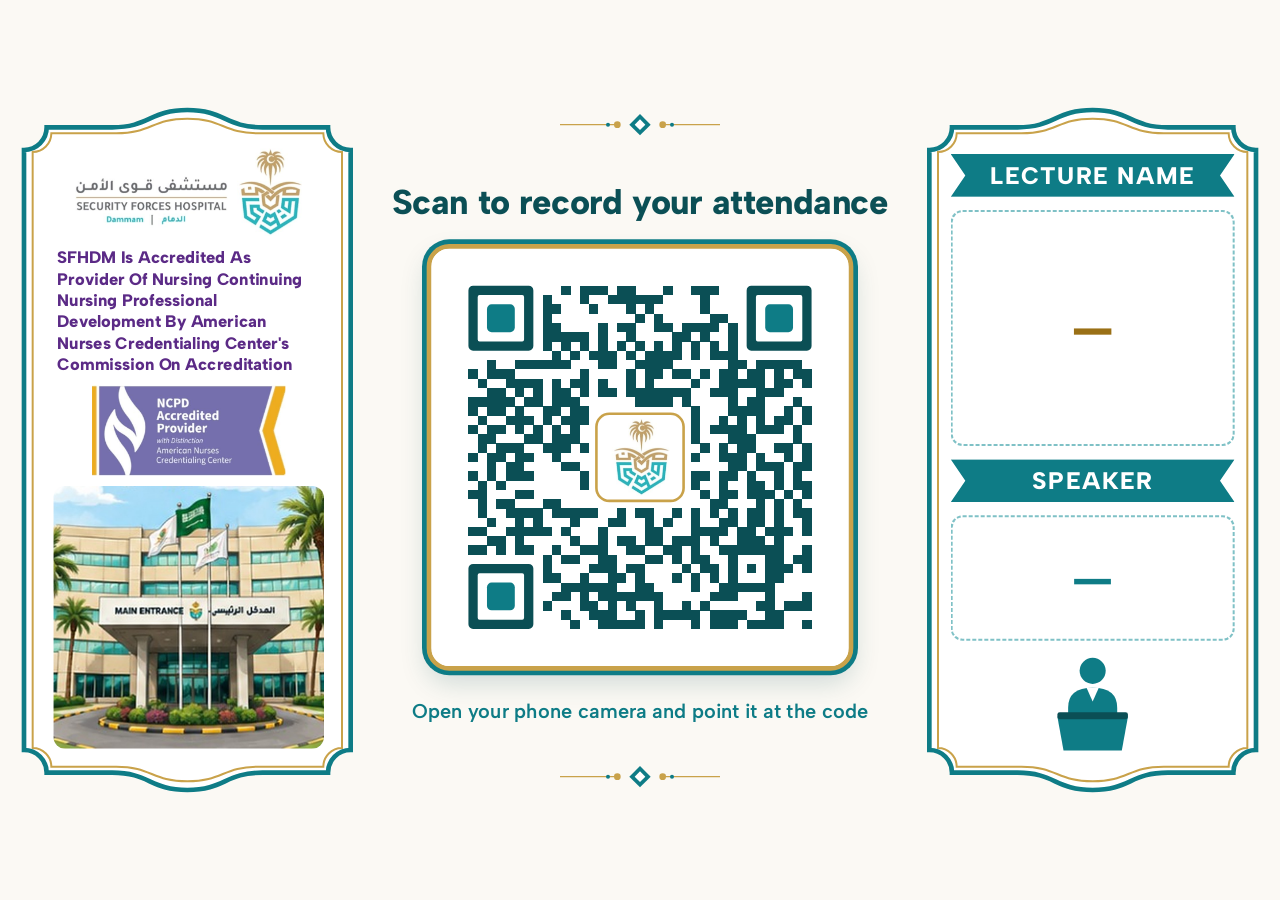
==== screen/attendance.html @ 6df87639 "Add files via upload" ====
<!DOCTYPE html>
<html lang="en">
<head>
<meta charset="utf-8">
<meta name="viewport" content="width=device-width, initial-scale=1">
<meta name="robots" content="noindex, nofollow">
<title>CNE Attendance Screen | Security Forces Hospital Dammam</title>
<link rel="preconnect" href="https://fonts.googleapis.com">
<link rel="preconnect" href="https://fonts.gstatic.com" crossorigin>
<link href="https://fonts.googleapis.com/css2?family=Albert+Sans:wght@500;600;700;800&family=IBM+Plex+Sans+Arabic:wght@500;600;700&display=swap" rel="stylesheet">
<link rel="stylesheet" href="screen.css">
</head>
<body>
<div class="stage" id="stage">
  <svg class="frames" viewBox="0 0 1920 1080" xmlns="http://www.w3.org/2000/svg" aria-hidden="true"><path d="M70,56 L168.3,56 C224.65,56 224.65,30 281.0,30 C337.35,30 337.35,56 393.7,56 L492,56 A34,34 0 0 0 526,90 L526,990 A34,34 0 0 0 492,1024 L393.7,1024 C337.35,1024 337.35,1050 281.0,1050 C224.65,1050 224.65,1024 168.3,1024 L70,1024 A34,34 0 0 0 36,990 L36,90 A34,34 0 0 0 70,56 Z" fill="#fff" stroke="#0E7C86" stroke-width="7"/><path d="M77,65 L174.28,65 C227.64,65 227.64,43 281.0,43 C334.36,43 334.36,65 387.72,65 L485,65 A28,28 0 0 0 513,93 L513,987 A28,28 0 0 0 485,1015 L387.72,1015 C334.36,1015 334.36,1037 281.0,1037 C227.64,1037 227.64,1015 174.28,1015 L77,1015 A28,28 0 0 0 49,987 L49,93 A28,28 0 0 0 77,65 Z" fill="none" stroke="#C9A24A" stroke-width="3"/><path d="M1428,56 L1526.3,56 C1582.65,56 1582.65,30 1639.0,30 C1695.35,30 1695.35,56 1751.7,56 L1850,56 A34,34 0 0 0 1884,90 L1884,990 A34,34 0 0 0 1850,1024 L1751.7,1024 C1695.35,1024 1695.35,1050 1639.0,1050 C1582.65,1050 1582.65,1024 1526.3,1024 L1428,1024 A34,34 0 0 0 1394,990 L1394,90 A34,34 0 0 0 1428,56 Z" fill="#fff" stroke="#0E7C86" stroke-width="7"/><path d="M1435,65 L1532.28,65 C1585.64,65 1585.64,43 1639.0,43 C1692.36,43 1692.36,65 1745.72,65 L1843,65 A28,28 0 0 0 1871,93 L1871,987 A28,28 0 0 0 1843,1015 L1745.72,1015 C1692.36,1015 1692.36,1037 1639.0,1037 C1585.64,1037 1585.64,1015 1532.28,1015 L1435,1015 A28,28 0 0 0 1407,987 L1407,93 A28,28 0 0 0 1435,65 Z" fill="none" stroke="#C9A24A" stroke-width="3"/><g transform="translate(960,52) scale(1)"><line x1="-120" y1="0" x2="-30" y2="0" stroke="#C9A24A" stroke-width="2"/><line x1="30" y1="0" x2="120" y2="0" stroke="#C9A24A" stroke-width="2"/><path d="M0,-16 L16,0 L0,16 L-16,0Z" fill="#0E7C86"/><path d="M0,-8 L8,0 L0,8 L-8,0Z" fill="#fff"/><circle cx="-34" cy="0" r="5" fill="#C9A24A"/><circle cx="34" cy="0" r="5" fill="#C9A24A"/><circle cx="-48" cy="0" r="3" fill="#0E7C86"/><circle cx="48" cy="0" r="3" fill="#0E7C86"/></g><g transform="translate(960,1030) scale(1)"><line x1="-120" y1="0" x2="-30" y2="0" stroke="#C9A24A" stroke-width="2"/><line x1="30" y1="0" x2="120" y2="0" stroke="#C9A24A" stroke-width="2"/><path d="M0,-16 L16,0 L0,16 L-16,0Z" fill="#0E7C86"/><path d="M0,-8 L8,0 L0,8 L-8,0Z" fill="#fff"/><circle cx="-34" cy="0" r="5" fill="#C9A24A"/><circle cx="34" cy="0" r="5" fill="#C9A24A"/><circle cx="-48" cy="0" r="3" fill="#0E7C86"/><circle cx="48" cy="0" r="3" fill="#0E7C86"/></g></svg>

  <div class="left">
    <img class="hosp" src="../assets/hospital-logo.png" alt="Security Forces Hospital Dammam">
    <p class="accr">SFHDM Is Accredited As Provider Of Nursing Continuing Nursing Professional Development By American Nurses Credentialing Center's Commission On Accreditation</p>
    <img class="ncpd" src="../assets/ncpd-logo.png" alt="NCPD Accredited Provider with Distinction">
    <img class="bld" src="assets/building.jpg" alt="Security Forces Hospital main entrance">
  </div>

  <div class="center">
    <h1 class="scan">Scan to record your attendance</h1>
    <div class="qr" role="img" aria-label="QR code to open the attendance form"><svg xmlns="http://www.w3.org/2000/svg" viewBox="0 0 45 45" shape-rendering="geometricPrecision"><rect width="45" height="45" fill="#fff"/><g fill="#0B4F55" shape-rendering="crispEdges"><rect x="14" y="4" width="1.02" height="1.02"/><rect x="16" y="4" width="1.02" height="1.02"/><rect x="17" y="4" width="1.02" height="1.02"/><rect x="18" y="4" width="1.02" height="1.02"/><rect x="20" y="4" width="1.02" height="1.02"/><rect x="21" y="4" width="1.02" height="1.02"/><rect x="25" y="4" width="1.02" height="1.02"/><rect x="28" y="4" width="1.02" height="1.02"/><rect x="29" y="4" width="1.02" height="1.02"/><rect x="30" y="4" width="1.02" height="1.02"/><rect x="12" y="5" width="1.02" height="1.02"/><rect x="16" y="5" width="1.02" height="1.02"/><rect x="19" y="5" width="1.02" height="1.02"/><rect x="20" y="5" width="1.02" height="1.02"/><rect x="21" y="5" width="1.02" height="1.02"/><rect x="22" y="5" width="1.02" height="1.02"/><rect x="23" y="5" width="1.02" height="1.02"/><rect x="24" y="5" width="1.02" height="1.02"/><rect x="29" y="5" width="1.02" height="1.02"/><rect x="12" y="6" width="1.02" height="1.02"/><rect x="13" y="6" width="1.02" height="1.02"/><rect x="17" y="6" width="1.02" height="1.02"/><rect x="21" y="6" width="1.02" height="1.02"/><rect x="23" y="6" width="1.02" height="1.02"/><rect x="29" y="6" width="1.02" height="1.02"/><rect x="12" y="7" width="1.02" height="1.02"/><rect x="22" y="7" width="1.02" height="1.02"/><rect x="24" y="7" width="1.02" height="1.02"/><rect x="30" y="7" width="1.02" height="1.02"/><rect x="31" y="7" width="1.02" height="1.02"/><rect x="12" y="8" width="1.02" height="1.02"/><rect x="13" y="8" width="1.02" height="1.02"/><rect x="18" y="8" width="1.02" height="1.02"/><rect x="20" y="8" width="1.02" height="1.02"/><rect x="21" y="8" width="1.02" height="1.02"/><rect x="24" y="8" width="1.02" height="1.02"/><rect x="25" y="8" width="1.02" height="1.02"/><rect x="27" y="8" width="1.02" height="1.02"/><rect x="28" y="8" width="1.02" height="1.02"/><rect x="29" y="8" width="1.02" height="1.02"/><rect x="30" y="8" width="1.02" height="1.02"/><rect x="32" y="8" width="1.02" height="1.02"/><rect x="12" y="9" width="1.02" height="1.02"/><rect x="13" y="9" width="1.02" height="1.02"/><rect x="14" y="9" width="1.02" height="1.02"/><rect x="15" y="9" width="1.02" height="1.02"/><rect x="16" y="9" width="1.02" height="1.02"/><rect x="18" y="9" width="1.02" height="1.02"/><rect x="21" y="9" width="1.02" height="1.02"/><rect x="26" y="9" width="1.02" height="1.02"/><rect x="27" y="9" width="1.02" height="1.02"/><rect x="29" y="9" width="1.02" height="1.02"/><rect x="32" y="9" width="1.02" height="1.02"/><rect x="12" y="10" width="1.02" height="1.02"/><rect x="14" y="10" width="1.02" height="1.02"/><rect x="16" y="10" width="1.02" height="1.02"/><rect x="18" y="10" width="1.02" height="1.02"/><rect x="20" y="10" width="1.02" height="1.02"/><rect x="22" y="10" width="1.02" height="1.02"/><rect x="24" y="10" width="1.02" height="1.02"/><rect x="26" y="10" width="1.02" height="1.02"/><rect x="28" y="10" width="1.02" height="1.02"/><rect x="30" y="10" width="1.02" height="1.02"/><rect x="32" y="10" width="1.02" height="1.02"/><rect x="13" y="11" width="1.02" height="1.02"/><rect x="15" y="11" width="1.02" height="1.02"/><rect x="17" y="11" width="1.02" height="1.02"/><rect x="18" y="11" width="1.02" height="1.02"/><rect x="19" y="11" width="1.02" height="1.02"/><rect x="21" y="11" width="1.02" height="1.02"/><rect x="23" y="11" width="1.02" height="1.02"/><rect x="24" y="11" width="1.02" height="1.02"/><rect x="25" y="11" width="1.02" height="1.02"/><rect x="26" y="11" width="1.02" height="1.02"/><rect x="28" y="11" width="1.02" height="1.02"/><rect x="30" y="11" width="1.02" height="1.02"/><rect x="31" y="11" width="1.02" height="1.02"/><rect x="32" y="11" width="1.02" height="1.02"/><rect x="6" y="12" width="1.02" height="1.02"/><rect x="9" y="12" width="1.02" height="1.02"/><rect x="10" y="12" width="1.02" height="1.02"/><rect x="11" y="12" width="1.02" height="1.02"/><rect x="12" y="12" width="1.02" height="1.02"/><rect x="13" y="12" width="1.02" height="1.02"/><rect x="14" y="12" width="1.02" height="1.02"/><rect x="18" y="12" width="1.02" height="1.02"/><rect x="19" y="12" width="1.02" height="1.02"/><rect x="22" y="12" width="1.02" height="1.02"/><rect x="23" y="12" width="1.02" height="1.02"/><rect x="24" y="12" width="1.02" height="1.02"/><rect x="25" y="12" width="1.02" height="1.02"/><rect x="32" y="12" width="1.02" height="1.02"/><rect x="33" y="12" width="1.02" height="1.02"/><rect x="35" y="12" width="1.02" height="1.02"/><rect x="36" y="12" width="1.02" height="1.02"/><rect x="37" y="12" width="1.02" height="1.02"/><rect x="38" y="12" width="1.02" height="1.02"/><rect x="39" y="12" width="1.02" height="1.02"/><rect x="4" y="13" width="1.02" height="1.02"/><rect x="6" y="13" width="1.02" height="1.02"/><rect x="7" y="13" width="1.02" height="1.02"/><rect x="8" y="13" width="1.02" height="1.02"/><rect x="16" y="13" width="1.02" height="1.02"/><rect x="21" y="13" width="1.02" height="1.02"/><rect x="23" y="13" width="1.02" height="1.02"/><rect x="24" y="13" width="1.02" height="1.02"/><rect x="26" y="13" width="1.02" height="1.02"/><rect x="27" y="13" width="1.02" height="1.02"/><rect x="29" y="13" width="1.02" height="1.02"/><rect x="31" y="13" width="1.02" height="1.02"/><rect x="32" y="13" width="1.02" height="1.02"/><rect x="34" y="13" width="1.02" height="1.02"/><rect x="35" y="13" width="1.02" height="1.02"/><rect x="37" y="13" width="1.02" height="1.02"/><rect x="39" y="13" width="1.02" height="1.02"/><rect x="40" y="13" width="1.02" height="1.02"/><rect x="5" y="14" width="1.02" height="1.02"/><rect x="8" y="14" width="1.02" height="1.02"/><rect x="9" y="14" width="1.02" height="1.02"/><rect x="10" y="14" width="1.02" height="1.02"/><rect x="11" y="14" width="1.02" height="1.02"/><rect x="13" y="14" width="1.02" height="1.02"/><rect x="15" y="14" width="1.02" height="1.02"/><rect x="16" y="14" width="1.02" height="1.02"/><rect x="18" y="14" width="1.02" height="1.02"/><rect x="21" y="14" width="1.02" height="1.02"/><rect x="23" y="14" width="1.02" height="1.02"/><rect x="28" y="14" width="1.02" height="1.02"/><rect x="31" y="14" width="1.02" height="1.02"/><rect x="32" y="14" width="1.02" height="1.02"/><rect x="33" y="14" width="1.02" height="1.02"/><rect x="34" y="14" width="1.02" height="1.02"/><rect x="35" y="14" width="1.02" height="1.02"/><rect x="37" y="14" width="1.02" height="1.02"/><rect x="38" y="14" width="1.02" height="1.02"/><rect x="40" y="14" width="1.02" height="1.02"/><rect x="6" y="15" width="1.02" height="1.02"/><rect x="7" y="15" width="1.02" height="1.02"/><rect x="9" y="15" width="1.02" height="1.02"/><rect x="11" y="15" width="1.02" height="1.02"/><rect x="13" y="15" width="1.02" height="1.02"/><rect x="14" y="15" width="1.02" height="1.02"/><rect x="16" y="15" width="1.02" height="1.02"/><rect x="18" y="15" width="1.02" height="1.02"/><rect x="19" y="15" width="1.02" height="1.02"/><rect x="21" y="15" width="1.02" height="1.02"/><rect x="22" y="15" width="1.02" height="1.02"/><rect x="23" y="15" width="1.02" height="1.02"/><rect x="24" y="15" width="1.02" height="1.02"/><rect x="25" y="15" width="1.02" height="1.02"/><rect x="26" y="15" width="1.02" height="1.02"/><rect x="27" y="15" width="1.02" height="1.02"/><rect x="30" y="15" width="1.02" height="1.02"/><rect x="31" y="15" width="1.02" height="1.02"/><rect x="32" y="15" width="1.02" height="1.02"/><rect x="35" y="15" width="1.02" height="1.02"/><rect x="36" y="15" width="1.02" height="1.02"/><rect x="37" y="15" width="1.02" height="1.02"/><rect x="4" y="16" width="1.02" height="1.02"/><rect x="5" y="16" width="1.02" height="1.02"/><rect x="6" y="16" width="1.02" height="1.02"/><rect x="7" y="16" width="1.02" height="1.02"/><rect x="8" y="16" width="1.02" height="1.02"/><rect x="10" y="16" width="1.02" height="1.02"/><rect x="11" y="16" width="1.02" height="1.02"/><rect x="13" y="16" width="1.02" height="1.02"/><rect x="14" y="16" width="1.02" height="1.02"/><rect x="15" y="16" width="1.02" height="1.02"/><rect x="22" y="16" width="1.02" height="1.02"/><rect x="23" y="16" width="1.02" height="1.02"/><rect x="24" y="16" width="1.02" height="1.02"/><rect x="25" y="16" width="1.02" height="1.02"/><rect x="27" y="16" width="1.02" height="1.02"/><rect x="32" y="16" width="1.02" height="1.02"/><rect x="34" y="16" width="1.02" height="1.02"/><rect x="35" y="16" width="1.02" height="1.02"/><rect x="39" y="16" width="1.02" height="1.02"/><rect x="4" y="17" width="1.02" height="1.02"/><rect x="6" y="17" width="1.02" height="1.02"/><rect x="7" y="17" width="1.02" height="1.02"/><rect x="9" y="17" width="1.02" height="1.02"/><rect x="12" y="17" width="1.02" height="1.02"/><rect x="13" y="17" width="1.02" height="1.02"/><rect x="15" y="17" width="1.02" height="1.02"/><rect x="16" y="17" width="1.02" height="1.02"/><rect x="28" y="17" width="1.02" height="1.02"/><rect x="32" y="17" width="1.02" height="1.02"/><rect x="33" y="17" width="1.02" height="1.02"/><rect x="34" y="17" width="1.02" height="1.02"/><rect x="35" y="17" width="1.02" height="1.02"/><rect x="38" y="17" width="1.02" height="1.02"/><rect x="40" y="17" width="1.02" height="1.02"/><rect x="5" y="18" width="1.02" height="1.02"/><rect x="8" y="18" width="1.02" height="1.02"/><rect x="9" y="18" width="1.02" height="1.02"/><rect x="10" y="18" width="1.02" height="1.02"/><rect x="12" y="18" width="1.02" height="1.02"/><rect x="14" y="18" width="1.02" height="1.02"/><rect x="15" y="18" width="1.02" height="1.02"/><rect x="16" y="18" width="1.02" height="1.02"/><rect x="28" y="18" width="1.02" height="1.02"/><rect x="31" y="18" width="1.02" height="1.02"/><rect x="33" y="18" width="1.02" height="1.02"/><rect x="35" y="18" width="1.02" height="1.02"/><rect x="37" y="18" width="1.02" height="1.02"/><rect x="38" y="18" width="1.02" height="1.02"/><rect x="40" y="18" width="1.02" height="1.02"/><rect x="4" y="19" width="1.02" height="1.02"/><rect x="6" y="19" width="1.02" height="1.02"/><rect x="7" y="19" width="1.02" height="1.02"/><rect x="9" y="19" width="1.02" height="1.02"/><rect x="11" y="19" width="1.02" height="1.02"/><rect x="13" y="19" width="1.02" height="1.02"/><rect x="15" y="19" width="1.02" height="1.02"/><rect x="28" y="19" width="1.02" height="1.02"/><rect x="30" y="19" width="1.02" height="1.02"/><rect x="31" y="19" width="1.02" height="1.02"/><rect x="32" y="19" width="1.02" height="1.02"/><rect x="33" y="19" width="1.02" height="1.02"/><rect x="35" y="19" width="1.02" height="1.02"/><rect x="36" y="19" width="1.02" height="1.02"/><rect x="37" y="19" width="1.02" height="1.02"/><rect x="39" y="19" width="1.02" height="1.02"/><rect x="5" y="20" width="1.02" height="1.02"/><rect x="6" y="20" width="1.02" height="1.02"/><rect x="10" y="20" width="1.02" height="1.02"/><rect x="11" y="20" width="1.02" height="1.02"/><rect x="13" y="20" width="1.02" height="1.02"/><rect x="14" y="20" width="1.02" height="1.02"/><rect x="15" y="20" width="1.02" height="1.02"/><rect x="28" y="20" width="1.02" height="1.02"/><rect x="32" y="20" width="1.02" height="1.02"/><rect x="33" y="20" width="1.02" height="1.02"/><rect x="34" y="20" width="1.02" height="1.02"/><rect x="39" y="20" width="1.02" height="1.02"/><rect x="5" y="21" width="1.02" height="1.02"/><rect x="7" y="21" width="1.02" height="1.02"/><rect x="8" y="21" width="1.02" height="1.02"/><rect x="9" y="21" width="1.02" height="1.02"/><rect x="12" y="21" width="1.02" height="1.02"/><rect x="13" y="21" width="1.02" height="1.02"/><rect x="14" y="21" width="1.02" height="1.02"/><rect x="16" y="21" width="1.02" height="1.02"/><rect x="29" y="21" width="1.02" height="1.02"/><rect x="31" y="21" width="1.02" height="1.02"/><rect x="33" y="21" width="1.02" height="1.02"/><rect x="34" y="21" width="1.02" height="1.02"/><rect x="37" y="21" width="1.02" height="1.02"/><rect x="38" y="21" width="1.02" height="1.02"/><rect x="40" y="21" width="1.02" height="1.02"/><rect x="4" y="22" width="1.02" height="1.02"/><rect x="6" y="22" width="1.02" height="1.02"/><rect x="7" y="22" width="1.02" height="1.02"/><rect x="9" y="22" width="1.02" height="1.02"/><rect x="10" y="22" width="1.02" height="1.02"/><rect x="13" y="22" width="1.02" height="1.02"/><rect x="28" y="22" width="1.02" height="1.02"/><rect x="31" y="22" width="1.02" height="1.02"/><rect x="32" y="22" width="1.02" height="1.02"/><rect x="33" y="22" width="1.02" height="1.02"/><rect x="35" y="22" width="1.02" height="1.02"/><rect x="38" y="22" width="1.02" height="1.02"/><rect x="40" y="22" width="1.02" height="1.02"/><rect x="6" y="23" width="1.02" height="1.02"/><rect x="8" y="23" width="1.02" height="1.02"/><rect x="9" y="23" width="1.02" height="1.02"/><rect x="14" y="23" width="1.02" height="1.02"/><rect x="15" y="23" width="1.02" height="1.02"/><rect x="32" y="23" width="1.02" height="1.02"/><rect x="33" y="23" width="1.02" height="1.02"/><rect x="35" y="23" width="1.02" height="1.02"/><rect x="36" y="23" width="1.02" height="1.02"/><rect x="37" y="23" width="1.02" height="1.02"/><rect x="39" y="23" width="1.02" height="1.02"/><rect x="40" y="23" width="1.02" height="1.02"/><rect x="4" y="24" width="1.02" height="1.02"/><rect x="6" y="24" width="1.02" height="1.02"/><rect x="8" y="24" width="1.02" height="1.02"/><rect x="9" y="24" width="1.02" height="1.02"/><rect x="10" y="24" width="1.02" height="1.02"/><rect x="16" y="24" width="1.02" height="1.02"/><rect x="28" y="24" width="1.02" height="1.02"/><rect x="29" y="24" width="1.02" height="1.02"/><rect x="31" y="24" width="1.02" height="1.02"/><rect x="32" y="24" width="1.02" height="1.02"/><rect x="34" y="24" width="1.02" height="1.02"/><rect x="37" y="24" width="1.02" height="1.02"/><rect x="39" y="24" width="1.02" height="1.02"/><rect x="5" y="25" width="1.02" height="1.02"/><rect x="7" y="25" width="1.02" height="1.02"/><rect x="16" y="25" width="1.02" height="1.02"/><rect x="28" y="25" width="1.02" height="1.02"/><rect x="31" y="25" width="1.02" height="1.02"/><rect x="34" y="25" width="1.02" height="1.02"/><rect x="35" y="25" width="1.02" height="1.02"/><rect x="37" y="25" width="1.02" height="1.02"/><rect x="39" y="25" width="1.02" height="1.02"/><rect x="40" y="25" width="1.02" height="1.02"/><rect x="4" y="26" width="1.02" height="1.02"/><rect x="5" y="26" width="1.02" height="1.02"/><rect x="9" y="26" width="1.02" height="1.02"/><rect x="10" y="26" width="1.02" height="1.02"/><rect x="29" y="26" width="1.02" height="1.02"/><rect x="31" y="26" width="1.02" height="1.02"/><rect x="32" y="26" width="1.02" height="1.02"/><rect x="34" y="26" width="1.02" height="1.02"/><rect x="35" y="26" width="1.02" height="1.02"/><rect x="36" y="26" width="1.02" height="1.02"/><rect x="38" y="26" width="1.02" height="1.02"/><rect x="40" y="26" width="1.02" height="1.02"/><rect x="5" y="27" width="1.02" height="1.02"/><rect x="7" y="27" width="1.02" height="1.02"/><rect x="8" y="27" width="1.02" height="1.02"/><rect x="12" y="27" width="1.02" height="1.02"/><rect x="13" y="27" width="1.02" height="1.02"/><rect x="30" y="27" width="1.02" height="1.02"/><rect x="31" y="27" width="1.02" height="1.02"/><rect x="35" y="27" width="1.02" height="1.02"/><rect x="37" y="27" width="1.02" height="1.02"/><rect x="39" y="27" width="1.02" height="1.02"/><rect x="5" y="28" width="1.02" height="1.02"/><rect x="8" y="28" width="1.02" height="1.02"/><rect x="9" y="28" width="1.02" height="1.02"/><rect x="10" y="28" width="1.02" height="1.02"/><rect x="11" y="28" width="1.02" height="1.02"/><rect x="13" y="28" width="1.02" height="1.02"/><rect x="14" y="28" width="1.02" height="1.02"/><rect x="15" y="28" width="1.02" height="1.02"/><rect x="16" y="28" width="1.02" height="1.02"/><rect x="17" y="28" width="1.02" height="1.02"/><rect x="20" y="28" width="1.02" height="1.02"/><rect x="22" y="28" width="1.02" height="1.02"/><rect x="23" y="28" width="1.02" height="1.02"/><rect x="26" y="28" width="1.02" height="1.02"/><rect x="28" y="28" width="1.02" height="1.02"/><rect x="30" y="28" width="1.02" height="1.02"/><rect x="32" y="28" width="1.02" height="1.02"/><rect x="34" y="28" width="1.02" height="1.02"/><rect x="35" y="28" width="1.02" height="1.02"/><rect x="37" y="28" width="1.02" height="1.02"/><rect x="39" y="28" width="1.02" height="1.02"/><rect x="40" y="28" width="1.02" height="1.02"/><rect x="6" y="29" width="1.02" height="1.02"/><rect x="9" y="29" width="1.02" height="1.02"/><rect x="11" y="29" width="1.02" height="1.02"/><rect x="15" y="29" width="1.02" height="1.02"/><rect x="19" y="29" width="1.02" height="1.02"/><rect x="20" y="29" width="1.02" height="1.02"/><rect x="23" y="29" width="1.02" height="1.02"/><rect x="25" y="29" width="1.02" height="1.02"/><rect x="28" y="29" width="1.02" height="1.02"/><rect x="31" y="29" width="1.02" height="1.02"/><rect x="32" y="29" width="1.02" height="1.02"/><rect x="34" y="29" width="1.02" height="1.02"/><rect x="35" y="29" width="1.02" height="1.02"/><rect x="37" y="29" width="1.02" height="1.02"/><rect x="40" y="29" width="1.02" height="1.02"/><rect x="4" y="30" width="1.02" height="1.02"/><rect x="5" y="30" width="1.02" height="1.02"/><rect x="8" y="30" width="1.02" height="1.02"/><rect x="9" y="30" width="1.02" height="1.02"/><rect x="10" y="30" width="1.02" height="1.02"/><rect x="11" y="30" width="1.02" height="1.02"/><rect x="12" y="30" width="1.02" height="1.02"/><rect x="14" y="30" width="1.02" height="1.02"/><rect x="18" y="30" width="1.02" height="1.02"/><rect x="23" y="30" width="1.02" height="1.02"/><rect x="24" y="30" width="1.02" height="1.02"/><rect x="28" y="30" width="1.02" height="1.02"/><rect x="29" y="30" width="1.02" height="1.02"/><rect x="30" y="30" width="1.02" height="1.02"/><rect x="31" y="30" width="1.02" height="1.02"/><rect x="33" y="30" width="1.02" height="1.02"/><rect x="34" y="30" width="1.02" height="1.02"/><rect x="36" y="30" width="1.02" height="1.02"/><rect x="37" y="30" width="1.02" height="1.02"/><rect x="38" y="30" width="1.02" height="1.02"/><rect x="40" y="30" width="1.02" height="1.02"/><rect x="6" y="31" width="1.02" height="1.02"/><rect x="7" y="31" width="1.02" height="1.02"/><rect x="9" y="31" width="1.02" height="1.02"/><rect x="15" y="31" width="1.02" height="1.02"/><rect x="18" y="31" width="1.02" height="1.02"/><rect x="20" y="31" width="1.02" height="1.02"/><rect x="21" y="31" width="1.02" height="1.02"/><rect x="23" y="31" width="1.02" height="1.02"/><rect x="24" y="31" width="1.02" height="1.02"/><rect x="26" y="31" width="1.02" height="1.02"/><rect x="27" y="31" width="1.02" height="1.02"/><rect x="28" y="31" width="1.02" height="1.02"/><rect x="30" y="31" width="1.02" height="1.02"/><rect x="33" y="31" width="1.02" height="1.02"/><rect x="34" y="31" width="1.02" height="1.02"/><rect x="35" y="31" width="1.02" height="1.02"/><rect x="37" y="31" width="1.02" height="1.02"/><rect x="4" y="32" width="1.02" height="1.02"/><rect x="5" y="32" width="1.02" height="1.02"/><rect x="7" y="32" width="1.02" height="1.02"/><rect x="9" y="32" width="1.02" height="1.02"/><rect x="10" y="32" width="1.02" height="1.02"/><rect x="13" y="32" width="1.02" height="1.02"/><rect x="16" y="32" width="1.02" height="1.02"/><rect x="17" y="32" width="1.02" height="1.02"/><rect x="18" y="32" width="1.02" height="1.02"/><rect x="21" y="32" width="1.02" height="1.02"/><rect x="22" y="32" width="1.02" height="1.02"/><rect x="25" y="32" width="1.02" height="1.02"/><rect x="26" y="32" width="1.02" height="1.02"/><rect x="28" y="32" width="1.02" height="1.02"/><rect x="31" y="32" width="1.02" height="1.02"/><rect x="32" y="32" width="1.02" height="1.02"/><rect x="33" y="32" width="1.02" height="1.02"/><rect x="34" y="32" width="1.02" height="1.02"/><rect x="35" y="32" width="1.02" height="1.02"/><rect x="36" y="32" width="1.02" height="1.02"/><rect x="37" y="32" width="1.02" height="1.02"/><rect x="40" y="32" width="1.02" height="1.02"/><rect x="12" y="33" width="1.02" height="1.02"/><rect x="14" y="33" width="1.02" height="1.02"/><rect x="15" y="33" width="1.02" height="1.02"/><rect x="18" y="33" width="1.02" height="1.02"/><rect x="19" y="33" width="1.02" height="1.02"/><rect x="23" y="33" width="1.02" height="1.02"/><rect x="24" y="33" width="1.02" height="1.02"/><rect x="26" y="33" width="1.02" height="1.02"/><rect x="28" y="33" width="1.02" height="1.02"/><rect x="29" y="33" width="1.02" height="1.02"/><rect x="32" y="33" width="1.02" height="1.02"/><rect x="36" y="33" width="1.02" height="1.02"/><rect x="37" y="33" width="1.02" height="1.02"/><rect x="39" y="33" width="1.02" height="1.02"/><rect x="40" y="33" width="1.02" height="1.02"/><rect x="12" y="34" width="1.02" height="1.02"/><rect x="17" y="34" width="1.02" height="1.02"/><rect x="18" y="34" width="1.02" height="1.02"/><rect x="19" y="34" width="1.02" height="1.02"/><rect x="21" y="34" width="1.02" height="1.02"/><rect x="22" y="34" width="1.02" height="1.02"/><rect x="27" y="34" width="1.02" height="1.02"/><rect x="29" y="34" width="1.02" height="1.02"/><rect x="30" y="34" width="1.02" height="1.02"/><rect x="32" y="34" width="1.02" height="1.02"/><rect x="34" y="34" width="1.02" height="1.02"/><rect x="36" y="34" width="1.02" height="1.02"/><rect x="37" y="34" width="1.02" height="1.02"/><rect x="38" y="34" width="1.02" height="1.02"/><rect x="40" y="34" width="1.02" height="1.02"/><rect x="12" y="35" width="1.02" height="1.02"/><rect x="13" y="35" width="1.02" height="1.02"/><rect x="16" y="35" width="1.02" height="1.02"/><rect x="19" y="35" width="1.02" height="1.02"/><rect x="20" y="35" width="1.02" height="1.02"/><rect x="22" y="35" width="1.02" height="1.02"/><rect x="26" y="35" width="1.02" height="1.02"/><rect x="28" y="35" width="1.02" height="1.02"/><rect x="30" y="35" width="1.02" height="1.02"/><rect x="32" y="35" width="1.02" height="1.02"/><rect x="36" y="35" width="1.02" height="1.02"/><rect x="37" y="35" width="1.02" height="1.02"/><rect x="14" y="36" width="1.02" height="1.02"/><rect x="15" y="36" width="1.02" height="1.02"/><rect x="16" y="36" width="1.02" height="1.02"/><rect x="17" y="36" width="1.02" height="1.02"/><rect x="18" y="36" width="1.02" height="1.02"/><rect x="19" y="36" width="1.02" height="1.02"/><rect x="22" y="36" width="1.02" height="1.02"/><rect x="23" y="36" width="1.02" height="1.02"/><rect x="28" y="36" width="1.02" height="1.02"/><rect x="31" y="36" width="1.02" height="1.02"/><rect x="32" y="36" width="1.02" height="1.02"/><rect x="33" y="36" width="1.02" height="1.02"/><rect x="34" y="36" width="1.02" height="1.02"/><rect x="35" y="36" width="1.02" height="1.02"/><rect x="36" y="36" width="1.02" height="1.02"/><rect x="13" y="37" width="1.02" height="1.02"/><rect x="14" y="37" width="1.02" height="1.02"/><rect x="16" y="37" width="1.02" height="1.02"/><rect x="18" y="37" width="1.02" height="1.02"/><rect x="19" y="37" width="1.02" height="1.02"/><rect x="20" y="37" width="1.02" height="1.02"/><rect x="21" y="37" width="1.02" height="1.02"/><rect x="22" y="37" width="1.02" height="1.02"/><rect x="23" y="37" width="1.02" height="1.02"/><rect x="24" y="37" width="1.02" height="1.02"/><rect x="30" y="37" width="1.02" height="1.02"/><rect x="31" y="37" width="1.02" height="1.02"/><rect x="32" y="37" width="1.02" height="1.02"/><rect x="36" y="37" width="1.02" height="1.02"/><rect x="40" y="37" width="1.02" height="1.02"/><rect x="12" y="38" width="1.02" height="1.02"/><rect x="16" y="38" width="1.02" height="1.02"/><rect x="17" y="38" width="1.02" height="1.02"/><rect x="19" y="38" width="1.02" height="1.02"/><rect x="21" y="38" width="1.02" height="1.02"/><rect x="24" y="38" width="1.02" height="1.02"/><rect x="27" y="38" width="1.02" height="1.02"/><rect x="29" y="38" width="1.02" height="1.02"/><rect x="35" y="38" width="1.02" height="1.02"/><rect x="36" y="38" width="1.02" height="1.02"/><rect x="38" y="38" width="1.02" height="1.02"/><rect x="39" y="38" width="1.02" height="1.02"/><rect x="40" y="38" width="1.02" height="1.02"/><rect x="14" y="39" width="1.02" height="1.02"/><rect x="17" y="39" width="1.02" height="1.02"/><rect x="18" y="39" width="1.02" height="1.02"/><rect x="19" y="39" width="1.02" height="1.02"/><rect x="22" y="39" width="1.02" height="1.02"/><rect x="24" y="39" width="1.02" height="1.02"/><rect x="25" y="39" width="1.02" height="1.02"/><rect x="26" y="39" width="1.02" height="1.02"/><rect x="27" y="39" width="1.02" height="1.02"/><rect x="28" y="39" width="1.02" height="1.02"/><rect x="30" y="39" width="1.02" height="1.02"/><rect x="31" y="39" width="1.02" height="1.02"/><rect x="32" y="39" width="1.02" height="1.02"/><rect x="33" y="39" width="1.02" height="1.02"/><rect x="36" y="39" width="1.02" height="1.02"/><rect x="37" y="39" width="1.02" height="1.02"/><rect x="15" y="40" width="1.02" height="1.02"/><rect x="18" y="40" width="1.02" height="1.02"/><rect x="19" y="40" width="1.02" height="1.02"/><rect x="20" y="40" width="1.02" height="1.02"/><rect x="21" y="40" width="1.02" height="1.02"/><rect x="22" y="40" width="1.02" height="1.02"/><rect x="24" y="40" width="1.02" height="1.02"/><rect x="28" y="40" width="1.02" height="1.02"/><rect x="30" y="40" width="1.02" height="1.02"/><rect x="31" y="40" width="1.02" height="1.02"/><rect x="32" y="40" width="1.02" height="1.02"/><rect x="34" y="40" width="1.02" height="1.02"/><rect x="35" y="40" width="1.02" height="1.02"/><rect x="36" y="40" width="1.02" height="1.02"/><rect x="37" y="40" width="1.02" height="1.02"/><rect x="40" y="40" width="1.02" height="1.02"/></g><path fill="#0B4F55" fill-rule="evenodd" d="M4.5,4h6a0.5,0.5 0 0 1 0.5,0.5v6a0.5,0.5 0 0 1 -0.5,0.5h-6a0.5,0.5 0 0 1 -0.5,-0.5v-6a0.5,0.5 0 0 1 0.5,-0.5z M5.2,5h4.6a0.2,0.2 0 0 1 0.2,0.2v4.6a0.2,0.2 0 0 1 -0.2,0.2h-4.6a0.2,0.2 0 0 1 -0.2,-0.2v-4.6a0.2,0.2 0 0 1 0.2,-0.2z"/><rect x="6" y="6" width="3" height="3" rx=".5" fill="#0E7C86"/><path fill="#0B4F55" fill-rule="evenodd" d="M34.5,4h6a0.5,0.5 0 0 1 0.5,0.5v6a0.5,0.5 0 0 1 -0.5,0.5h-6a0.5,0.5 0 0 1 -0.5,-0.5v-6a0.5,0.5 0 0 1 0.5,-0.5z M35.2,5h4.6a0.2,0.2 0 0 1 0.2,0.2v4.6a0.2,0.2 0 0 1 -0.2,0.2h-4.6a0.2,0.2 0 0 1 -0.2,-0.2v-4.6a0.2,0.2 0 0 1 0.2,-0.2z"/><rect x="36" y="6" width="3" height="3" rx=".5" fill="#0E7C86"/><path fill="#0B4F55" fill-rule="evenodd" d="M4.5,34h6a0.5,0.5 0 0 1 0.5,0.5v6a0.5,0.5 0 0 1 -0.5,0.5h-6a0.5,0.5 0 0 1 -0.5,-0.5v-6a0.5,0.5 0 0 1 0.5,-0.5z M5.2,35h4.6a0.2,0.2 0 0 1 0.2,0.2v4.6a0.2,0.2 0 0 1 -0.2,0.2h-4.6a0.2,0.2 0 0 1 -0.2,-0.2v-4.6a0.2,0.2 0 0 1 0.2,-0.2z"/><rect x="6" y="36" width="3" height="3" rx=".5" fill="#0E7C86"/><rect x="17.8" y="17.8" width="9.4" height="9.4" rx="1.4" fill="#fff" stroke="#C9A24A" stroke-width=".28"/><image href="assets/emblem.png" x="18.7" y="18.35" width="7.6000000000000005" height="8.3" preserveAspectRatio="xMidYMid meet"/></svg></div>
    <p class="hint">Open your phone camera and point it at the code</p>
  </div>

  <div class="right">
    <div class="ribbon">LECTURE NAME</div>
    <div class="box lecture"><div class="fit" id="topic" dir="auto">&nbsp;</div></div>
    <div class="ribbon">SPEAKER</div>
    <div class="box speaker"><div class="fit" id="speaker" dir="auto">&nbsp;</div></div>
    <svg class="podium" viewBox="0 0 120 130" aria-hidden="true"><circle cx="60" cy="22" r="17" fill="#0E7C86"/><path d="M28,70 Q28,44 60,44 Q92,44 92,70 L92,78 L28,78Z" fill="#0E7C86"/><path d="M52,44 L60,62 L68,44Z" fill="#fff"/><path d="M14,82 L106,82 L98,126 L22,126Z" fill="#0E7C86"/><rect x="14" y="76" width="92" height="9" rx="3" fill="#0B4F55"/></svg>
  </div>
</div>
<script src="../config.js"></script>
<script src="screen.js"></script>
</body>
</html>
---- screen/screen.css ----
:root { --teal:#0E7C86; --deep:#0B4F55; --gold:#9A7016; --gold-line:#C9A24A; --paper:#FBF9F4; --ink:#12353A; --purple:#5B2A86; }
* { box-sizing:border-box; }
html, body { margin:0; height:100%; background:var(--paper); overflow:hidden; }
body { font-family:'Albert Sans','IBM Plex Sans Arabic','Segoe UI',Tahoma,system-ui,sans-serif; color:var(--ink); }
.stage { position:absolute; left:0; top:0; width:1920px; height:1080px; transform-origin:0 0; background:var(--paper); }
.frames { position:absolute; inset:0; width:1920px; height:1080px; }
.left, .right, .center { position:absolute; display:flex; flex-direction:column; align-items:center; }

.left { left:80px; top:88px; width:406px; height:900px; gap:16px; }
.hosp { width:340px; height:auto; display:block; }
.accr { margin:0; color:var(--purple); font-weight:800; font-size:25px; line-height:1.28; text-align:left; width:100%; padding:0 6px; }
.ncpd { width:290px; height:auto; display:block; }
.bld { flex:1; min-height:0; width:100%; object-fit:cover; object-position:center 40%; border-radius:18px; }

.center { left:540px; top:140px; width:840px; height:900px; justify-content:flex-start; }
.scan { margin:0; font-size:52px; line-height:1.1; white-space:nowrap; font-weight:800; color:var(--deep); text-align:center; letter-spacing:-.01em; }
.qr { margin-top:34px; width:640px; height:640px; padding:0; border-radius:34px; background:#fff; border:7px solid var(--gold-line); box-shadow:0 0 0 7px var(--teal), 0 18px 40px rgba(11,79,85,.18); overflow:hidden; }
.qr svg { display:block; width:100%; height:100%; }
.hint { margin:42px 0 0; font-size:30px; font-weight:600; color:var(--teal); text-align:center; }

.right { left:1426px; top:96px; width:426px; height:900px; gap:20px; }
.ribbon { width:100%; height:70px; display:grid; place-items:center; color:#fff; background:var(--teal); font-weight:800; font-size:36px; letter-spacing:.06em; clip-path:polygon(0 0,100% 0,calc(100% - 22px) 50%,100% 100%,0 100%,22px 50%); }
.box { width:100%; border:3px dashed #7FC1C6; border-radius:18px; background:#fff; padding:22px; display:flex; align-items:center; justify-content:center; text-align:center; }
.box.lecture { height:380px; }
.box.speaker { height:200px; }
.fit { width:100%; max-height:100%; overflow:hidden; font-weight:800; line-height:1.18; overflow-wrap:anywhere; hyphens:auto; }
.lecture .fit { color:var(--gold); }
.speaker .fit { color:var(--teal); font-weight:700; }
.podium { width:150px; height:auto; margin-top:auto; }
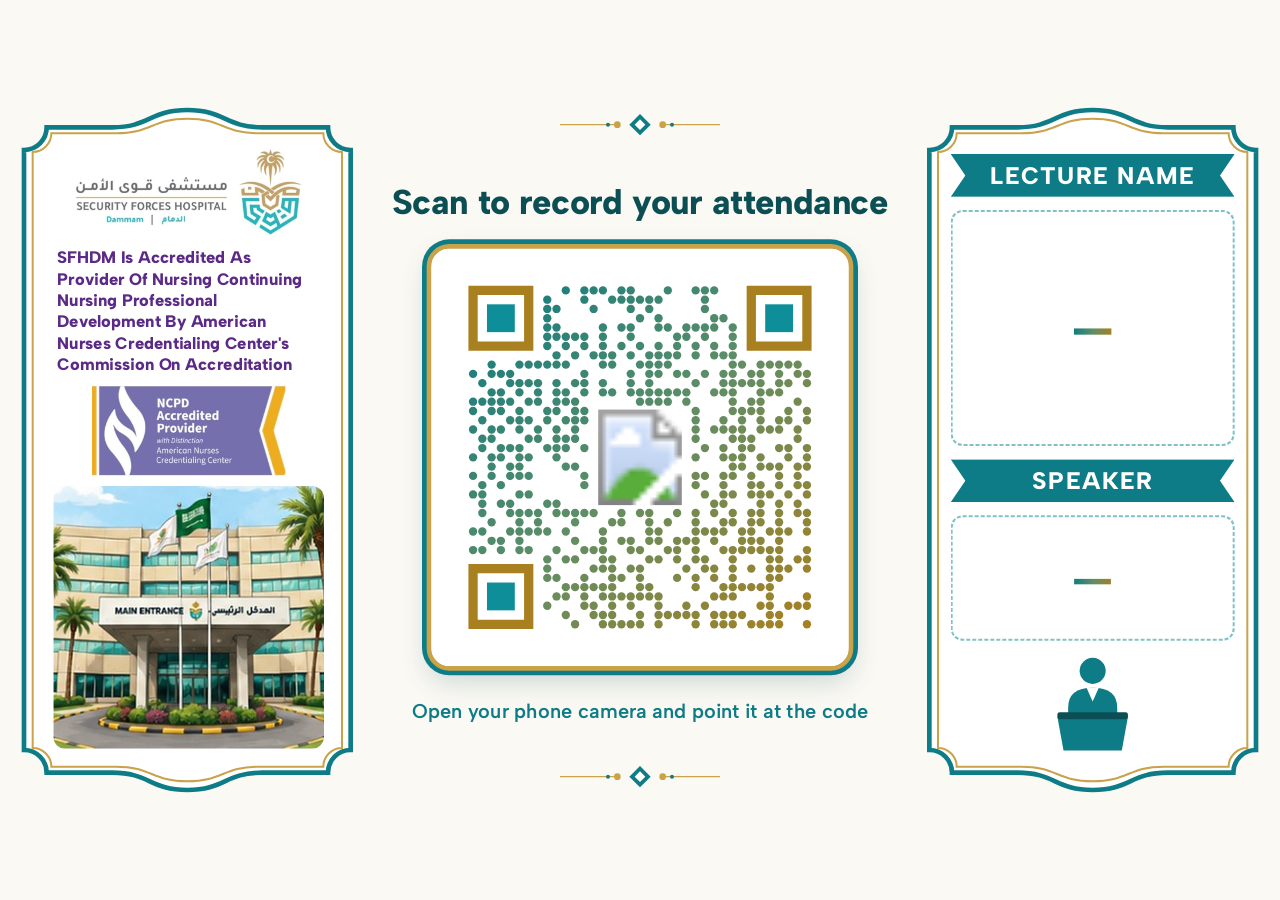
==== commit f5584421: "Add files via upload" ====
--- a/screen/attendance.html
+++ b/screen/attendance.html
@@ -23,7 +23,7 @@
 
   <div class="center">
     <h1 class="scan">Scan to record your attendance</h1>
-    <div class="qr" role="img" aria-label="QR code to open the attendance form"><svg xmlns="http://www.w3.org/2000/svg" viewBox="0 0 45 45" shape-rendering="geometricPrecision"><rect width="45" height="45" fill="#fff"/><g fill="#0B4F55" shape-rendering="crispEdges"><rect x="14" y="4" width="1.02" height="1.02"/><rect x="16" y="4" width="1.02" height="1.02"/><rect x="17" y="4" width="1.02" height="1.02"/><rect x="18" y="4" width="1.02" height="1.02"/><rect x="20" y="4" width="1.02" height="1.02"/><rect x="21" y="4" width="1.02" height="1.02"/><rect x="25" y="4" width="1.02" height="1.02"/><rect x="28" y="4" width="1.02" height="1.02"/><rect x="29" y="4" width="1.02" height="1.02"/><rect x="30" y="4" width="1.02" height="1.02"/><rect x="12" y="5" width="1.02" height="1.02"/><rect x="16" y="5" width="1.02" height="1.02"/><rect x="19" y="5" width="1.02" height="1.02"/><rect x="20" y="5" width="1.02" height="1.02"/><rect x="21" y="5" width="1.02" height="1.02"/><rect x="22" y="5" width="1.02" height="1.02"/><rect x="23" y="5" width="1.02" height="1.02"/><rect x="24" y="5" width="1.02" height="1.02"/><rect x="29" y="5" width="1.02" height="1.02"/><rect x="12" y="6" width="1.02" height="1.02"/><rect x="13" y="6" width="1.02" height="1.02"/><rect x="17" y="6" width="1.02" height="1.02"/><rect x="21" y="6" width="1.02" height="1.02"/><rect x="23" y="6" width="1.02" height="1.02"/><rect x="29" y="6" width="1.02" height="1.02"/><rect x="12" y="7" width="1.02" height="1.02"/><rect x="22" y="7" width="1.02" height="1.02"/><rect x="24" y="7" width="1.02" height="1.02"/><rect x="30" y="7" width="1.02" height="1.02"/><rect x="31" y="7" width="1.02" height="1.02"/><rect x="12" y="8" width="1.02" height="1.02"/><rect x="13" y="8" width="1.02" height="1.02"/><rect x="18" y="8" width="1.02" height="1.02"/><rect x="20" y="8" width="1.02" height="1.02"/><rect x="21" y="8" width="1.02" height="1.02"/><rect x="24" y="8" width="1.02" height="1.02"/><rect x="25" y="8" width="1.02" height="1.02"/><rect x="27" y="8" width="1.02" height="1.02"/><rect x="28" y="8" width="1.02" height="1.02"/><rect x="29" y="8" width="1.02" height="1.02"/><rect x="30" y="8" width="1.02" height="1.02"/><rect x="32" y="8" width="1.02" height="1.02"/><rect x="12" y="9" width="1.02" height="1.02"/><rect x="13" y="9" width="1.02" height="1.02"/><rect x="14" y="9" width="1.02" height="1.02"/><rect x="15" y="9" width="1.02" height="1.02"/><rect x="16" y="9" width="1.02" height="1.02"/><rect x="18" y="9" width="1.02" height="1.02"/><rect x="21" y="9" width="1.02" height="1.02"/><rect x="26" y="9" width="1.02" height="1.02"/><rect x="27" y="9" width="1.02" height="1.02"/><rect x="29" y="9" width="1.02" height="1.02"/><rect x="32" y="9" width="1.02" height="1.02"/><rect x="12" y="10" width="1.02" height="1.02"/><rect x="14" y="10" width="1.02" height="1.02"/><rect x="16" y="10" width="1.02" height="1.02"/><rect x="18" y="10" width="1.02" height="1.02"/><rect x="20" y="10" width="1.02" height="1.02"/><rect x="22" y="10" width="1.02" height="1.02"/><rect x="24" y="10" width="1.02" height="1.02"/><rect x="26" y="10" width="1.02" height="1.02"/><rect x="28" y="10" width="1.02" height="1.02"/><rect x="30" y="10" width="1.02" height="1.02"/><rect x="32" y="10" width="1.02" height="1.02"/><rect x="13" y="11" width="1.02" height="1.02"/><rect x="15" y="11" width="1.02" height="1.02"/><rect x="17" y="11" width="1.02" height="1.02"/><rect x="18" y="11" width="1.02" height="1.02"/><rect x="19" y="11" width="1.02" height="1.02"/><rect x="21" y="11" width="1.02" height="1.02"/><rect x="23" y="11" width="1.02" height="1.02"/><rect x="24" y="11" width="1.02" height="1.02"/><rect x="25" y="11" width="1.02" height="1.02"/><rect x="26" y="11" width="1.02" height="1.02"/><rect x="28" y="11" width="1.02" height="1.02"/><rect x="30" y="11" width="1.02" height="1.02"/><rect x="31" y="11" width="1.02" height="1.02"/><rect x="32" y="11" width="1.02" height="1.02"/><rect x="6" y="12" width="1.02" height="1.02"/><rect x="9" y="12" width="1.02" height="1.02"/><rect x="10" y="12" width="1.02" height="1.02"/><rect x="11" y="12" width="1.02" height="1.02"/><rect x="12" y="12" width="1.02" height="1.02"/><rect x="13" y="12" width="1.02" height="1.02"/><rect x="14" y="12" width="1.02" height="1.02"/><rect x="18" y="12" width="1.02" height="1.02"/><rect x="19" y="12" width="1.02" height="1.02"/><rect x="22" y="12" width="1.02" height="1.02"/><rect x="23" y="12" width="1.02" height="1.02"/><rect x="24" y="12" width="1.02" height="1.02"/><rect x="25" y="12" width="1.02" height="1.02"/><rect x="32" y="12" width="1.02" height="1.02"/><rect x="33" y="12" width="1.02" height="1.02"/><rect x="35" y="12" width="1.02" height="1.02"/><rect x="36" y="12" width="1.02" height="1.02"/><rect x="37" y="12" width="1.02" height="1.02"/><rect x="38" y="12" width="1.02" height="1.02"/><rect x="39" y="12" width="1.02" height="1.02"/><rect x="4" y="13" width="1.02" height="1.02"/><rect x="6" y="13" width="1.02" height="1.02"/><rect x="7" y="13" width="1.02" height="1.02"/><rect x="8" y="13" width="1.02" height="1.02"/><rect x="16" y="13" width="1.02" height="1.02"/><rect x="21" y="13" width="1.02" height="1.02"/><rect x="23" y="13" width="1.02" height="1.02"/><rect x="24" y="13" width="1.02" height="1.02"/><rect x="26" y="13" width="1.02" height="1.02"/><rect x="27" y="13" width="1.02" height="1.02"/><rect x="29" y="13" width="1.02" height="1.02"/><rect x="31" y="13" width="1.02" height="1.02"/><rect x="32" y="13" width="1.02" height="1.02"/><rect x="34" y="13" width="1.02" height="1.02"/><rect x="35" y="13" width="1.02" height="1.02"/><rect x="37" y="13" width="1.02" height="1.02"/><rect x="39" y="13" width="1.02" height="1.02"/><rect x="40" y="13" width="1.02" height="1.02"/><rect x="5" y="14" width="1.02" height="1.02"/><rect x="8" y="14" width="1.02" height="1.02"/><rect x="9" y="14" width="1.02" height="1.02"/><rect x="10" y="14" width="1.02" height="1.02"/><rect x="11" y="14" width="1.02" height="1.02"/><rect x="13" y="14" width="1.02" height="1.02"/><rect x="15" y="14" width="1.02" height="1.02"/><rect x="16" y="14" width="1.02" height="1.02"/><rect x="18" y="14" width="1.02" height="1.02"/><rect x="21" y="14" width="1.02" height="1.02"/><rect x="23" y="14" width="1.02" height="1.02"/><rect x="28" y="14" width="1.02" height="1.02"/><rect x="31" y="14" width="1.02" height="1.02"/><rect x="32" y="14" width="1.02" height="1.02"/><rect x="33" y="14" width="1.02" height="1.02"/><rect x="34" y="14" width="1.02" height="1.02"/><rect x="35" y="14" width="1.02" height="1.02"/><rect x="37" y="14" width="1.02" height="1.02"/><rect x="38" y="14" width="1.02" height="1.02"/><rect x="40" y="14" width="1.02" height="1.02"/><rect x="6" y="15" width="1.02" height="1.02"/><rect x="7" y="15" width="1.02" height="1.02"/><rect x="9" y="15" width="1.02" height="1.02"/><rect x="11" y="15" width="1.02" height="1.02"/><rect x="13" y="15" width="1.02" height="1.02"/><rect x="14" y="15" width="1.02" height="1.02"/><rect x="16" y="15" width="1.02" height="1.02"/><rect x="18" y="15" width="1.02" height="1.02"/><rect x="19" y="15" width="1.02" height="1.02"/><rect x="21" y="15" width="1.02" height="1.02"/><rect x="22" y="15" width="1.02" height="1.02"/><rect x="23" y="15" width="1.02" height="1.02"/><rect x="24" y="15" width="1.02" height="1.02"/><rect x="25" y="15" width="1.02" height="1.02"/><rect x="26" y="15" width="1.02" height="1.02"/><rect x="27" y="15" width="1.02" height="1.02"/><rect x="30" y="15" width="1.02" height="1.02"/><rect x="31" y="15" width="1.02" height="1.02"/><rect x="32" y="15" width="1.02" height="1.02"/><rect x="35" y="15" width="1.02" height="1.02"/><rect x="36" y="15" width="1.02" height="1.02"/><rect x="37" y="15" width="1.02" height="1.02"/><rect x="4" y="16" width="1.02" height="1.02"/><rect x="5" y="16" width="1.02" height="1.02"/><rect x="6" y="16" width="1.02" height="1.02"/><rect x="7" y="16" width="1.02" height="1.02"/><rect x="8" y="16" width="1.02" height="1.02"/><rect x="10" y="16" width="1.02" height="1.02"/><rect x="11" y="16" width="1.02" height="1.02"/><rect x="13" y="16" width="1.02" height="1.02"/><rect x="14" y="16" width="1.02" height="1.02"/><rect x="15" y="16" width="1.02" height="1.02"/><rect x="22" y="16" width="1.02" height="1.02"/><rect x="23" y="16" width="1.02" height="1.02"/><rect x="24" y="16" width="1.02" height="1.02"/><rect x="25" y="16" width="1.02" height="1.02"/><rect x="27" y="16" width="1.02" height="1.02"/><rect x="32" y="16" width="1.02" height="1.02"/><rect x="34" y="16" width="1.02" height="1.02"/><rect x="35" y="16" width="1.02" height="1.02"/><rect x="39" y="16" width="1.02" height="1.02"/><rect x="4" y="17" width="1.02" height="1.02"/><rect x="6" y="17" width="1.02" height="1.02"/><rect x="7" y="17" width="1.02" height="1.02"/><rect x="9" y="17" width="1.02" height="1.02"/><rect x="12" y="17" width="1.02" height="1.02"/><rect x="13" y="17" width="1.02" height="1.02"/><rect x="15" y="17" width="1.02" height="1.02"/><rect x="16" y="17" width="1.02" height="1.02"/><rect x="28" y="17" width="1.02" height="1.02"/><rect x="32" y="17" width="1.02" height="1.02"/><rect x="33" y="17" width="1.02" height="1.02"/><rect x="34" y="17" width="1.02" height="1.02"/><rect x="35" y="17" width="1.02" height="1.02"/><rect x="38" y="17" width="1.02" height="1.02"/><rect x="40" y="17" width="1.02" height="1.02"/><rect x="5" y="18" width="1.02" height="1.02"/><rect x="8" y="18" width="1.02" height="1.02"/><rect x="9" y="18" width="1.02" height="1.02"/><rect x="10" y="18" width="1.02" height="1.02"/><rect x="12" y="18" width="1.02" height="1.02"/><rect x="14" y="18" width="1.02" height="1.02"/><rect x="15" y="18" width="1.02" height="1.02"/><rect x="16" y="18" width="1.02" height="1.02"/><rect x="28" y="18" width="1.02" height="1.02"/><rect x="31" y="18" width="1.02" height="1.02"/><rect x="33" y="18" width="1.02" height="1.02"/><rect x="35" y="18" width="1.02" height="1.02"/><rect x="37" y="18" width="1.02" height="1.02"/><rect x="38" y="18" width="1.02" height="1.02"/><rect x="40" y="18" width="1.02" height="1.02"/><rect x="4" y="19" width="1.02" height="1.02"/><rect x="6" y="19" width="1.02" height="1.02"/><rect x="7" y="19" width="1.02" height="1.02"/><rect x="9" y="19" width="1.02" height="1.02"/><rect x="11" y="19" width="1.02" height="1.02"/><rect x="13" y="19" width="1.02" height="1.02"/><rect x="15" y="19" width="1.02" height="1.02"/><rect x="28" y="19" width="1.02" height="1.02"/><rect x="30" y="19" width="1.02" height="1.02"/><rect x="31" y="19" width="1.02" height="1.02"/><rect x="32" y="19" width="1.02" height="1.02"/><rect x="33" y="19" width="1.02" height="1.02"/><rect x="35" y="19" width="1.02" height="1.02"/><rect x="36" y="19" width="1.02" height="1.02"/><rect x="37" y="19" width="1.02" height="1.02"/><rect x="39" y="19" width="1.02" height="1.02"/><rect x="5" y="20" width="1.02" height="1.02"/><rect x="6" y="20" width="1.02" height="1.02"/><rect x="10" y="20" width="1.02" height="1.02"/><rect x="11" y="20" width="1.02" height="1.02"/><rect x="13" y="20" width="1.02" height="1.02"/><rect x="14" y="20" width="1.02" height="1.02"/><rect x="15" y="20" width="1.02" height="1.02"/><rect x="28" y="20" width="1.02" height="1.02"/><rect x="32" y="20" width="1.02" height="1.02"/><rect x="33" y="20" width="1.02" height="1.02"/><rect x="34" y="20" width="1.02" height="1.02"/><rect x="39" y="20" width="1.02" height="1.02"/><rect x="5" y="21" width="1.02" height="1.02"/><rect x="7" y="21" width="1.02" height="1.02"/><rect x="8" y="21" width="1.02" height="1.02"/><rect x="9" y="21" width="1.02" height="1.02"/><rect x="12" y="21" width="1.02" height="1.02"/><rect x="13" y="21" width="1.02" height="1.02"/><rect x="14" y="21" width="1.02" height="1.02"/><rect x="16" y="21" width="1.02" height="1.02"/><rect x="29" y="21" width="1.02" height="1.02"/><rect x="31" y="21" width="1.02" height="1.02"/><rect x="33" y="21" width="1.02" height="1.02"/><rect x="34" y="21" width="1.02" height="1.02"/><rect x="37" y="21" width="1.02" height="1.02"/><rect x="38" y="21" width="1.02" height="1.02"/><rect x="40" y="21" width="1.02" height="1.02"/><rect x="4" y="22" width="1.02" height="1.02"/><rect x="6" y="22" width="1.02" height="1.02"/><rect x="7" y="22" width="1.02" height="1.02"/><rect x="9" y="22" width="1.02" height="1.02"/><rect x="10" y="22" width="1.02" height="1.02"/><rect x="13" y="22" width="1.02" height="1.02"/><rect x="28" y="22" width="1.02" height="1.02"/><rect x="31" y="22" width="1.02" height="1.02"/><rect x="32" y="22" width="1.02" height="1.02"/><rect x="33" y="22" width="1.02" height="1.02"/><rect x="35" y="22" width="1.02" height="1.02"/><rect x="38" y="22" width="1.02" height="1.02"/><rect x="40" y="22" width="1.02" height="1.02"/><rect x="6" y="23" width="1.02" height="1.02"/><rect x="8" y="23" width="1.02" height="1.02"/><rect x="9" y="23" width="1.02" height="1.02"/><rect x="14" y="23" width="1.02" height="1.02"/><rect x="15" y="23" width="1.02" height="1.02"/><rect x="32" y="23" width="1.02" height="1.02"/><rect x="33" y="23" width="1.02" height="1.02"/><rect x="35" y="23" width="1.02" height="1.02"/><rect x="36" y="23" width="1.02" height="1.02"/><rect x="37" y="23" width="1.02" height="1.02"/><rect x="39" y="23" width="1.02" height="1.02"/><rect x="40" y="23" width="1.02" height="1.02"/><rect x="4" y="24" width="1.02" height="1.02"/><rect x="6" y="24" width="1.02" height="1.02"/><rect x="8" y="24" width="1.02" height="1.02"/><rect x="9" y="24" width="1.02" height="1.02"/><rect x="10" y="24" width="1.02" height="1.02"/><rect x="16" y="24" width="1.02" height="1.02"/><rect x="28" y="24" width="1.02" height="1.02"/><rect x="29" y="24" width="1.02" height="1.02"/><rect x="31" y="24" width="1.02" height="1.02"/><rect x="32" y="24" width="1.02" height="1.02"/><rect x="34" y="24" width="1.02" height="1.02"/><rect x="37" y="24" width="1.02" height="1.02"/><rect x="39" y="24" width="1.02" height="1.02"/><rect x="5" y="25" width="1.02" height="1.02"/><rect x="7" y="25" width="1.02" height="1.02"/><rect x="16" y="25" width="1.02" height="1.02"/><rect x="28" y="25" width="1.02" height="1.02"/><rect x="31" y="25" width="1.02" height="1.02"/><rect x="34" y="25" width="1.02" height="1.02"/><rect x="35" y="25" width="1.02" height="1.02"/><rect x="37" y="25" width="1.02" height="1.02"/><rect x="39" y="25" width="1.02" height="1.02"/><rect x="40" y="25" width="1.02" height="1.02"/><rect x="4" y="26" width="1.02" height="1.02"/><rect x="5" y="26" width="1.02" height="1.02"/><rect x="9" y="26" width="1.02" height="1.02"/><rect x="10" y="26" width="1.02" height="1.02"/><rect x="29" y="26" width="1.02" height="1.02"/><rect x="31" y="26" width="1.02" height="1.02"/><rect x="32" y="26" width="1.02" height="1.02"/><rect x="34" y="26" width="1.02" height="1.02"/><rect x="35" y="26" width="1.02" height="1.02"/><rect x="36" y="26" width="1.02" height="1.02"/><rect x="38" y="26" width="1.02" height="1.02"/><rect x="40" y="26" width="1.02" height="1.02"/><rect x="5" y="27" width="1.02" height="1.02"/><rect x="7" y="27" width="1.02" height="1.02"/><rect x="8" y="27" width="1.02" height="1.02"/><rect x="12" y="27" width="1.02" height="1.02"/><rect x="13" y="27" width="1.02" height="1.02"/><rect x="30" y="27" width="1.02" height="1.02"/><rect x="31" y="27" width="1.02" height="1.02"/><rect x="35" y="27" width="1.02" height="1.02"/><rect x="37" y="27" width="1.02" height="1.02"/><rect x="39" y="27" width="1.02" height="1.02"/><rect x="5" y="28" width="1.02" height="1.02"/><rect x="8" y="28" width="1.02" height="1.02"/><rect x="9" y="28" width="1.02" height="1.02"/><rect x="10" y="28" width="1.02" height="1.02"/><rect x="11" y="28" width="1.02" height="1.02"/><rect x="13" y="28" width="1.02" height="1.02"/><rect x="14" y="28" width="1.02" height="1.02"/><rect x="15" y="28" width="1.02" height="1.02"/><rect x="16" y="28" width="1.02" height="1.02"/><rect x="17" y="28" width="1.02" height="1.02"/><rect x="20" y="28" width="1.02" height="1.02"/><rect x="22" y="28" width="1.02" height="1.02"/><rect x="23" y="28" width="1.02" height="1.02"/><rect x="26" y="28" width="1.02" height="1.02"/><rect x="28" y="28" width="1.02" height="1.02"/><rect x="30" y="28" width="1.02" height="1.02"/><rect x="32" y="28" width="1.02" height="1.02"/><rect x="34" y="28" width="1.02" height="1.02"/><rect x="35" y="28" width="1.02" height="1.02"/><rect x="37" y="28" width="1.02" height="1.02"/><rect x="39" y="28" width="1.02" height="1.02"/><rect x="40" y="28" width="1.02" height="1.02"/><rect x="6" y="29" width="1.02" height="1.02"/><rect x="9" y="29" width="1.02" height="1.02"/><rect x="11" y="29" width="1.02" height="1.02"/><rect x="15" y="29" width="1.02" height="1.02"/><rect x="19" y="29" width="1.02" height="1.02"/><rect x="20" y="29" width="1.02" height="1.02"/><rect x="23" y="29" width="1.02" height="1.02"/><rect x="25" y="29" width="1.02" height="1.02"/><rect x="28" y="29" width="1.02" height="1.02"/><rect x="31" y="29" width="1.02" height="1.02"/><rect x="32" y="29" width="1.02" height="1.02"/><rect x="34" y="29" width="1.02" height="1.02"/><rect x="35" y="29" width="1.02" height="1.02"/><rect x="37" y="29" width="1.02" height="1.02"/><rect x="40" y="29" width="1.02" height="1.02"/><rect x="4" y="30" width="1.02" height="1.02"/><rect x="5" y="30" width="1.02" height="1.02"/><rect x="8" y="30" width="1.02" height="1.02"/><rect x="9" y="30" width="1.02" height="1.02"/><rect x="10" y="30" width="1.02" height="1.02"/><rect x="11" y="30" width="1.02" height="1.02"/><rect x="12" y="30" width="1.02" height="1.02"/><rect x="14" y="30" width="1.02" height="1.02"/><rect x="18" y="30" width="1.02" height="1.02"/><rect x="23" y="30" width="1.02" height="1.02"/><rect x="24" y="30" width="1.02" height="1.02"/><rect x="28" y="30" width="1.02" height="1.02"/><rect x="29" y="30" width="1.02" height="1.02"/><rect x="30" y="30" width="1.02" height="1.02"/><rect x="31" y="30" width="1.02" height="1.02"/><rect x="33" y="30" width="1.02" height="1.02"/><rect x="34" y="30" width="1.02" height="1.02"/><rect x="36" y="30" width="1.02" height="1.02"/><rect x="37" y="30" width="1.02" height="1.02"/><rect x="38" y="30" width="1.02" height="1.02"/><rect x="40" y="30" width="1.02" height="1.02"/><rect x="6" y="31" width="1.02" height="1.02"/><rect x="7" y="31" width="1.02" height="1.02"/><rect x="9" y="31" width="1.02" height="1.02"/><rect x="15" y="31" width="1.02" height="1.02"/><rect x="18" y="31" width="1.02" height="1.02"/><rect x="20" y="31" width="1.02" height="1.02"/><rect x="21" y="31" width="1.02" height="1.02"/><rect x="23" y="31" width="1.02" height="1.02"/><rect x="24" y="31" width="1.02" height="1.02"/><rect x="26" y="31" width="1.02" height="1.02"/><rect x="27" y="31" width="1.02" height="1.02"/><rect x="28" y="31" width="1.02" height="1.02"/><rect x="30" y="31" width="1.02" height="1.02"/><rect x="33" y="31" width="1.02" height="1.02"/><rect x="34" y="31" width="1.02" height="1.02"/><rect x="35" y="31" width="1.02" height="1.02"/><rect x="37" y="31" width="1.02" height="1.02"/><rect x="4" y="32" width="1.02" height="1.02"/><rect x="5" y="32" width="1.02" height="1.02"/><rect x="7" y="32" width="1.02" height="1.02"/><rect x="9" y="32" width="1.02" height="1.02"/><rect x="10" y="32" width="1.02" height="1.02"/><rect x="13" y="32" width="1.02" height="1.02"/><rect x="16" y="32" width="1.02" height="1.02"/><rect x="17" y="32" width="1.02" height="1.02"/><rect x="18" y="32" width="1.02" height="1.02"/><rect x="21" y="32" width="1.02" height="1.02"/><rect x="22" y="32" width="1.02" height="1.02"/><rect x="25" y="32" width="1.02" height="1.02"/><rect x="26" y="32" width="1.02" height="1.02"/><rect x="28" y="32" width="1.02" height="1.02"/><rect x="31" y="32" width="1.02" height="1.02"/><rect x="32" y="32" width="1.02" height="1.02"/><rect x="33" y="32" width="1.02" height="1.02"/><rect x="34" y="32" width="1.02" height="1.02"/><rect x="35" y="32" width="1.02" height="1.02"/><rect x="36" y="32" width="1.02" height="1.02"/><rect x="37" y="32" width="1.02" height="1.02"/><rect x="40" y="32" width="1.02" height="1.02"/><rect x="12" y="33" width="1.02" height="1.02"/><rect x="14" y="33" width="1.02" height="1.02"/><rect x="15" y="33" width="1.02" height="1.02"/><rect x="18" y="33" width="1.02" height="1.02"/><rect x="19" y="33" width="1.02" height="1.02"/><rect x="23" y="33" width="1.02" height="1.02"/><rect x="24" y="33" width="1.02" height="1.02"/><rect x="26" y="33" width="1.02" height="1.02"/><rect x="28" y="33" width="1.02" height="1.02"/><rect x="29" y="33" width="1.02" height="1.02"/><rect x="32" y="33" width="1.02" height="1.02"/><rect x="36" y="33" width="1.02" height="1.02"/><rect x="37" y="33" width="1.02" height="1.02"/><rect x="39" y="33" width="1.02" height="1.02"/><rect x="40" y="33" width="1.02" height="1.02"/><rect x="12" y="34" width="1.02" height="1.02"/><rect x="17" y="34" width="1.02" height="1.02"/><rect x="18" y="34" width="1.02" height="1.02"/><rect x="19" y="34" width="1.02" height="1.02"/><rect x="21" y="34" width="1.02" height="1.02"/><rect x="22" y="34" width="1.02" height="1.02"/><rect x="27" y="34" width="1.02" height="1.02"/><rect x="29" y="34" width="1.02" height="1.02"/><rect x="30" y="34" width="1.02" height="1.02"/><rect x="32" y="34" width="1.02" height="1.02"/><rect x="34" y="34" width="1.02" height="1.02"/><rect x="36" y="34" width="1.02" height="1.02"/><rect x="37" y="34" width="1.02" height="1.02"/><rect x="38" y="34" width="1.02" height="1.02"/><rect x="40" y="34" width="1.02" height="1.02"/><rect x="12" y="35" width="1.02" height="1.02"/><rect x="13" y="35" width="1.02" height="1.02"/><rect x="16" y="35" width="1.02" height="1.02"/><rect x="19" y="35" width="1.02" height="1.02"/><rect x="20" y="35" width="1.02" height="1.02"/><rect x="22" y="35" width="1.02" height="1.02"/><rect x="26" y="35" width="1.02" height="1.02"/><rect x="28" y="35" width="1.02" height="1.02"/><rect x="30" y="35" width="1.02" height="1.02"/><rect x="32" y="35" width="1.02" height="1.02"/><rect x="36" y="35" width="1.02" height="1.02"/><rect x="37" y="35" width="1.02" height="1.02"/><rect x="14" y="36" width="1.02" height="1.02"/><rect x="15" y="36" width="1.02" height="1.02"/><rect x="16" y="36" width="1.02" height="1.02"/><rect x="17" y="36" width="1.02" height="1.02"/><rect x="18" y="36" width="1.02" height="1.02"/><rect x="19" y="36" width="1.02" height="1.02"/><rect x="22" y="36" width="1.02" height="1.02"/><rect x="23" y="36" width="1.02" height="1.02"/><rect x="28" y="36" width="1.02" height="1.02"/><rect x="31" y="36" width="1.02" height="1.02"/><rect x="32" y="36" width="1.02" height="1.02"/><rect x="33" y="36" width="1.02" height="1.02"/><rect x="34" y="36" width="1.02" height="1.02"/><rect x="35" y="36" width="1.02" height="1.02"/><rect x="36" y="36" width="1.02" height="1.02"/><rect x="13" y="37" width="1.02" height="1.02"/><rect x="14" y="37" width="1.02" height="1.02"/><rect x="16" y="37" width="1.02" height="1.02"/><rect x="18" y="37" width="1.02" height="1.02"/><rect x="19" y="37" width="1.02" height="1.02"/><rect x="20" y="37" width="1.02" height="1.02"/><rect x="21" y="37" width="1.02" height="1.02"/><rect x="22" y="37" width="1.02" height="1.02"/><rect x="23" y="37" width="1.02" height="1.02"/><rect x="24" y="37" width="1.02" height="1.02"/><rect x="30" y="37" width="1.02" height="1.02"/><rect x="31" y="37" width="1.02" height="1.02"/><rect x="32" y="37" width="1.02" height="1.02"/><rect x="36" y="37" width="1.02" height="1.02"/><rect x="40" y="37" width="1.02" height="1.02"/><rect x="12" y="38" width="1.02" height="1.02"/><rect x="16" y="38" width="1.02" height="1.02"/><rect x="17" y="38" width="1.02" height="1.02"/><rect x="19" y="38" width="1.02" height="1.02"/><rect x="21" y="38" width="1.02" height="1.02"/><rect x="24" y="38" width="1.02" height="1.02"/><rect x="27" y="38" width="1.02" height="1.02"/><rect x="29" y="38" width="1.02" height="1.02"/><rect x="35" y="38" width="1.02" height="1.02"/><rect x="36" y="38" width="1.02" height="1.02"/><rect x="38" y="38" width="1.02" height="1.02"/><rect x="39" y="38" width="1.02" height="1.02"/><rect x="40" y="38" width="1.02" height="1.02"/><rect x="14" y="39" width="1.02" height="1.02"/><rect x="17" y="39" width="1.02" height="1.02"/><rect x="18" y="39" width="1.02" height="1.02"/><rect x="19" y="39" width="1.02" height="1.02"/><rect x="22" y="39" width="1.02" height="1.02"/><rect x="24" y="39" width="1.02" height="1.02"/><rect x="25" y="39" width="1.02" height="1.02"/><rect x="26" y="39" width="1.02" height="1.02"/><rect x="27" y="39" width="1.02" height="1.02"/><rect x="28" y="39" width="1.02" height="1.02"/><rect x="30" y="39" width="1.02" height="1.02"/><rect x="31" y="39" width="1.02" height="1.02"/><rect x="32" y="39" width="1.02" height="1.02"/><rect x="33" y="39" width="1.02" height="1.02"/><rect x="36" y="39" width="1.02" height="1.02"/><rect x="37" y="39" width="1.02" height="1.02"/><rect x="15" y="40" width="1.02" height="1.02"/><rect x="18" y="40" width="1.02" height="1.02"/><rect x="19" y="40" width="1.02" height="1.02"/><rect x="20" y="40" width="1.02" height="1.02"/><rect x="21" y="40" width="1.02" height="1.02"/><rect x="22" y="40" width="1.02" height="1.02"/><rect x="24" y="40" width="1.02" height="1.02"/><rect x="28" y="40" width="1.02" height="1.02"/><rect x="30" y="40" width="1.02" height="1.02"/><rect x="31" y="40" width="1.02" height="1.02"/><rect x="32" y="40" width="1.02" height="1.02"/><rect x="34" y="40" width="1.02" height="1.02"/><rect x="35" y="40" width="1.02" height="1.02"/><rect x="36" y="40" width="1.02" height="1.02"/><rect x="37" y="40" width="1.02" height="1.02"/><rect x="40" y="40" width="1.02" height="1.02"/></g><path fill="#0B4F55" fill-rule="evenodd" d="M4.5,4h6a0.5,0.5 0 0 1 0.5,0.5v6a0.5,0.5 0 0 1 -0.5,0.5h-6a0.5,0.5 0 0 1 -0.5,-0.5v-6a0.5,0.5 0 0 1 0.5,-0.5z M5.2,5h4.6a0.2,0.2 0 0 1 0.2,0.2v4.6a0.2,0.2 0 0 1 -0.2,0.2h-4.6a0.2,0.2 0 0 1 -0.2,-0.2v-4.6a0.2,0.2 0 0 1 0.2,-0.2z"/><rect x="6" y="6" width="3" height="3" rx=".5" fill="#0E7C86"/><path fill="#0B4F55" fill-rule="evenodd" d="M34.5,4h6a0.5,0.5 0 0 1 0.5,0.5v6a0.5,0.5 0 0 1 -0.5,0.5h-6a0.5,0.5 0 0 1 -0.5,-0.5v-6a0.5,0.5 0 0 1 0.5,-0.5z M35.2,5h4.6a0.2,0.2 0 0 1 0.2,0.2v4.6a0.2,0.2 0 0 1 -0.2,0.2h-4.6a0.2,0.2 0 0 1 -0.2,-0.2v-4.6a0.2,0.2 0 0 1 0.2,-0.2z"/><rect x="36" y="6" width="3" height="3" rx=".5" fill="#0E7C86"/><path fill="#0B4F55" fill-rule="evenodd" d="M4.5,34h6a0.5,0.5 0 0 1 0.5,0.5v6a0.5,0.5 0 0 1 -0.5,0.5h-6a0.5,0.5 0 0 1 -0.5,-0.5v-6a0.5,0.5 0 0 1 0.5,-0.5z M5.2,35h4.6a0.2,0.2 0 0 1 0.2,0.2v4.6a0.2,0.2 0 0 1 -0.2,0.2h-4.6a0.2,0.2 0 0 1 -0.2,-0.2v-4.6a0.2,0.2 0 0 1 0.2,-0.2z"/><rect x="6" y="36" width="3" height="3" rx=".5" fill="#0E7C86"/><rect x="17.8" y="17.8" width="9.4" height="9.4" rx="1.4" fill="#fff" stroke="#C9A24A" stroke-width=".28"/><image href="assets/emblem.png" x="18.7" y="18.35" width="7.6000000000000005" height="8.3" preserveAspectRatio="xMidYMid meet"/></svg></div>
+    <div class="qr" role="img" aria-label="QR code to open the attendance form"><svg xmlns="http://www.w3.org/2000/svg" viewBox="0 0 45 45" shape-rendering="geometricPrecision"><defs><linearGradient id="g" gradientUnits="userSpaceOnUse" x1="4" y1="4" x2="41" y2="41"><stop offset="0" stop-color="#0B7A84"/><stop offset="0.5" stop-color="#5F8E66"/><stop offset="1" stop-color="#A8801F"/></linearGradient></defs><rect width="45" height="45" fill="#fff"/><g fill="url(#g)"><circle cx="14.5" cy="4.5" r="0.45"/><circle cx="16.5" cy="4.5" r="0.45"/><circle cx="17.5" cy="4.5" r="0.45"/><circle cx="18.5" cy="4.5" r="0.45"/><circle cx="20.5" cy="4.5" r="0.45"/><circle cx="21.5" cy="4.5" r="0.45"/><circle cx="25.5" cy="4.5" r="0.45"/><circle cx="28.5" cy="4.5" r="0.45"/><circle cx="29.5" cy="4.5" r="0.45"/><circle cx="30.5" cy="4.5" r="0.45"/><circle cx="12.5" cy="5.5" r="0.45"/><circle cx="16.5" cy="5.5" r="0.45"/><circle cx="19.5" cy="5.5" r="0.45"/><circle cx="20.5" cy="5.5" r="0.45"/><circle cx="21.5" cy="5.5" r="0.45"/><circle cx="22.5" cy="5.5" r="0.45"/><circle cx="23.5" cy="5.5" r="0.45"/><circle cx="24.5" cy="5.5" r="0.45"/><circle cx="29.5" cy="5.5" r="0.45"/><circle cx="12.5" cy="6.5" r="0.45"/><circle cx="13.5" cy="6.5" r="0.45"/><circle cx="17.5" cy="6.5" r="0.45"/><circle cx="21.5" cy="6.5" r="0.45"/><circle cx="23.5" cy="6.5" r="0.45"/><circle cx="29.5" cy="6.5" r="0.45"/><circle cx="12.5" cy="7.5" r="0.45"/><circle cx="22.5" cy="7.5" r="0.45"/><circle cx="24.5" cy="7.5" r="0.45"/><circle cx="30.5" cy="7.5" r="0.45"/><circle cx="31.5" cy="7.5" r="0.45"/><circle cx="12.5" cy="8.5" r="0.45"/><circle cx="13.5" cy="8.5" r="0.45"/><circle cx="18.5" cy="8.5" r="0.45"/><circle cx="20.5" cy="8.5" r="0.45"/><circle cx="21.5" cy="8.5" r="0.45"/><circle cx="24.5" cy="8.5" r="0.45"/><circle cx="25.5" cy="8.5" r="0.45"/><circle cx="27.5" cy="8.5" r="0.45"/><circle cx="28.5" cy="8.5" r="0.45"/><circle cx="29.5" cy="8.5" r="0.45"/><circle cx="30.5" cy="8.5" r="0.45"/><circle cx="32.5" cy="8.5" r="0.45"/><circle cx="12.5" cy="9.5" r="0.45"/><circle cx="13.5" cy="9.5" r="0.45"/><circle cx="14.5" cy="9.5" r="0.45"/><circle cx="15.5" cy="9.5" r="0.45"/><circle cx="16.5" cy="9.5" r="0.45"/><circle cx="18.5" cy="9.5" r="0.45"/><circle cx="21.5" cy="9.5" r="0.45"/><circle cx="26.5" cy="9.5" r="0.45"/><circle cx="27.5" cy="9.5" r="0.45"/><circle cx="29.5" cy="9.5" r="0.45"/><circle cx="32.5" cy="9.5" r="0.45"/><circle cx="12.5" cy="10.5" r="0.45"/><circle cx="14.5" cy="10.5" r="0.45"/><circle cx="16.5" cy="10.5" r="0.45"/><circle cx="18.5" cy="10.5" r="0.45"/><circle cx="20.5" cy="10.5" r="0.45"/><circle cx="22.5" cy="10.5" r="0.45"/><circle cx="24.5" cy="10.5" r="0.45"/><circle cx="26.5" cy="10.5" r="0.45"/><circle cx="28.5" cy="10.5" r="0.45"/><circle cx="30.5" cy="10.5" r="0.45"/><circle cx="32.5" cy="10.5" r="0.45"/><circle cx="13.5" cy="11.5" r="0.45"/><circle cx="15.5" cy="11.5" r="0.45"/><circle cx="17.5" cy="11.5" r="0.45"/><circle cx="18.5" cy="11.5" r="0.45"/><circle cx="19.5" cy="11.5" r="0.45"/><circle cx="21.5" cy="11.5" r="0.45"/><circle cx="23.5" cy="11.5" r="0.45"/><circle cx="24.5" cy="11.5" r="0.45"/><circle cx="25.5" cy="11.5" r="0.45"/><circle cx="26.5" cy="11.5" r="0.45"/><circle cx="28.5" cy="11.5" r="0.45"/><circle cx="30.5" cy="11.5" r="0.45"/><circle cx="31.5" cy="11.5" r="0.45"/><circle cx="32.5" cy="11.5" r="0.45"/><circle cx="6.5" cy="12.5" r="0.45"/><circle cx="9.5" cy="12.5" r="0.45"/><circle cx="10.5" cy="12.5" r="0.45"/><circle cx="11.5" cy="12.5" r="0.45"/><circle cx="12.5" cy="12.5" r="0.45"/><circle cx="13.5" cy="12.5" r="0.45"/><circle cx="14.5" cy="12.5" r="0.45"/><circle cx="18.5" cy="12.5" r="0.45"/><circle cx="19.5" cy="12.5" r="0.45"/><circle cx="22.5" cy="12.5" r="0.45"/><circle cx="23.5" cy="12.5" r="0.45"/><circle cx="24.5" cy="12.5" r="0.45"/><circle cx="25.5" cy="12.5" r="0.45"/><circle cx="32.5" cy="12.5" r="0.45"/><circle cx="33.5" cy="12.5" r="0.45"/><circle cx="35.5" cy="12.5" r="0.45"/><circle cx="36.5" cy="12.5" r="0.45"/><circle cx="37.5" cy="12.5" r="0.45"/><circle cx="38.5" cy="12.5" r="0.45"/><circle cx="39.5" cy="12.5" r="0.45"/><circle cx="4.5" cy="13.5" r="0.45"/><circle cx="6.5" cy="13.5" r="0.45"/><circle cx="7.5" cy="13.5" r="0.45"/><circle cx="8.5" cy="13.5" r="0.45"/><circle cx="16.5" cy="13.5" r="0.45"/><circle cx="21.5" cy="13.5" r="0.45"/><circle cx="23.5" cy="13.5" r="0.45"/><circle cx="24.5" cy="13.5" r="0.45"/><circle cx="26.5" cy="13.5" r="0.45"/><circle cx="27.5" cy="13.5" r="0.45"/><circle cx="29.5" cy="13.5" r="0.45"/><circle cx="31.5" cy="13.5" r="0.45"/><circle cx="32.5" cy="13.5" r="0.45"/><circle cx="34.5" cy="13.5" r="0.45"/><circle cx="35.5" cy="13.5" r="0.45"/><circle cx="37.5" cy="13.5" r="0.45"/><circle cx="39.5" cy="13.5" r="0.45"/><circle cx="40.5" cy="13.5" r="0.45"/><circle cx="5.5" cy="14.5" r="0.45"/><circle cx="8.5" cy="14.5" r="0.45"/><circle cx="9.5" cy="14.5" r="0.45"/><circle cx="10.5" cy="14.5" r="0.45"/><circle cx="11.5" cy="14.5" r="0.45"/><circle cx="13.5" cy="14.5" r="0.45"/><circle cx="15.5" cy="14.5" r="0.45"/><circle cx="16.5" cy="14.5" r="0.45"/><circle cx="18.5" cy="14.5" r="0.45"/><circle cx="21.5" cy="14.5" r="0.45"/><circle cx="23.5" cy="14.5" r="0.45"/><circle cx="28.5" cy="14.5" r="0.45"/><circle cx="31.5" cy="14.5" r="0.45"/><circle cx="32.5" cy="14.5" r="0.45"/><circle cx="33.5" cy="14.5" r="0.45"/><circle cx="34.5" cy="14.5" r="0.45"/><circle cx="35.5" cy="14.5" r="0.45"/><circle cx="37.5" cy="14.5" r="0.45"/><circle cx="38.5" cy="14.5" r="0.45"/><circle cx="40.5" cy="14.5" r="0.45"/><circle cx="6.5" cy="15.5" r="0.45"/><circle cx="7.5" cy="15.5" r="0.45"/><circle cx="9.5" cy="15.5" r="0.45"/><circle cx="11.5" cy="15.5" r="0.45"/><circle cx="13.5" cy="15.5" r="0.45"/><circle cx="14.5" cy="15.5" r="0.45"/><circle cx="16.5" cy="15.5" r="0.45"/><circle cx="18.5" cy="15.5" r="0.45"/><circle cx="19.5" cy="15.5" r="0.45"/><circle cx="21.5" cy="15.5" r="0.45"/><circle cx="22.5" cy="15.5" r="0.45"/><circle cx="23.5" cy="15.5" r="0.45"/><circle cx="24.5" cy="15.5" r="0.45"/><circle cx="25.5" cy="15.5" r="0.45"/><circle cx="26.5" cy="15.5" r="0.45"/><circle cx="27.5" cy="15.5" r="0.45"/><circle cx="30.5" cy="15.5" r="0.45"/><circle cx="31.5" cy="15.5" r="0.45"/><circle cx="32.5" cy="15.5" r="0.45"/><circle cx="35.5" cy="15.5" r="0.45"/><circle cx="36.5" cy="15.5" r="0.45"/><circle cx="37.5" cy="15.5" r="0.45"/><circle cx="4.5" cy="16.5" r="0.45"/><circle cx="5.5" cy="16.5" r="0.45"/><circle cx="6.5" cy="16.5" r="0.45"/><circle cx="7.5" cy="16.5" r="0.45"/><circle cx="8.5" cy="16.5" r="0.45"/><circle cx="10.5" cy="16.5" r="0.45"/><circle cx="11.5" cy="16.5" r="0.45"/><circle cx="13.5" cy="16.5" r="0.45"/><circle cx="14.5" cy="16.5" r="0.45"/><circle cx="15.5" cy="16.5" r="0.45"/><circle cx="22.5" cy="16.5" r="0.45"/><circle cx="23.5" cy="16.5" r="0.45"/><circle cx="24.5" cy="16.5" r="0.45"/><circle cx="25.5" cy="16.5" r="0.45"/><circle cx="27.5" cy="16.5" r="0.45"/><circle cx="32.5" cy="16.5" r="0.45"/><circle cx="34.5" cy="16.5" r="0.45"/><circle cx="35.5" cy="16.5" r="0.45"/><circle cx="39.5" cy="16.5" r="0.45"/><circle cx="4.5" cy="17.5" r="0.45"/><circle cx="6.5" cy="17.5" r="0.45"/><circle cx="7.5" cy="17.5" r="0.45"/><circle cx="9.5" cy="17.5" r="0.45"/><circle cx="12.5" cy="17.5" r="0.45"/><circle cx="13.5" cy="17.5" r="0.45"/><circle cx="15.5" cy="17.5" r="0.45"/><circle cx="16.5" cy="17.5" r="0.45"/><circle cx="28.5" cy="17.5" r="0.45"/><circle cx="32.5" cy="17.5" r="0.45"/><circle cx="33.5" cy="17.5" r="0.45"/><circle cx="34.5" cy="17.5" r="0.45"/><circle cx="35.5" cy="17.5" r="0.45"/><circle cx="38.5" cy="17.5" r="0.45"/><circle cx="40.5" cy="17.5" r="0.45"/><circle cx="5.5" cy="18.5" r="0.45"/><circle cx="8.5" cy="18.5" r="0.45"/><circle cx="9.5" cy="18.5" r="0.45"/><circle cx="10.5" cy="18.5" r="0.45"/><circle cx="12.5" cy="18.5" r="0.45"/><circle cx="14.5" cy="18.5" r="0.45"/><circle cx="15.5" cy="18.5" r="0.45"/><circle cx="16.5" cy="18.5" r="0.45"/><circle cx="28.5" cy="18.5" r="0.45"/><circle cx="31.5" cy="18.5" r="0.45"/><circle cx="33.5" cy="18.5" r="0.45"/><circle cx="35.5" cy="18.5" r="0.45"/><circle cx="37.5" cy="18.5" r="0.45"/><circle cx="38.5" cy="18.5" r="0.45"/><circle cx="40.5" cy="18.5" r="0.45"/><circle cx="4.5" cy="19.5" r="0.45"/><circle cx="6.5" cy="19.5" r="0.45"/><circle cx="7.5" cy="19.5" r="0.45"/><circle cx="9.5" cy="19.5" r="0.45"/><circle cx="11.5" cy="19.5" r="0.45"/><circle cx="13.5" cy="19.5" r="0.45"/><circle cx="15.5" cy="19.5" r="0.45"/><circle cx="28.5" cy="19.5" r="0.45"/><circle cx="30.5" cy="19.5" r="0.45"/><circle cx="31.5" cy="19.5" r="0.45"/><circle cx="32.5" cy="19.5" r="0.45"/><circle cx="33.5" cy="19.5" r="0.45"/><circle cx="35.5" cy="19.5" r="0.45"/><circle cx="36.5" cy="19.5" r="0.45"/><circle cx="37.5" cy="19.5" r="0.45"/><circle cx="39.5" cy="19.5" r="0.45"/><circle cx="5.5" cy="20.5" r="0.45"/><circle cx="6.5" cy="20.5" r="0.45"/><circle cx="10.5" cy="20.5" r="0.45"/><circle cx="11.5" cy="20.5" r="0.45"/><circle cx="13.5" cy="20.5" r="0.45"/><circle cx="14.5" cy="20.5" r="0.45"/><circle cx="15.5" cy="20.5" r="0.45"/><circle cx="28.5" cy="20.5" r="0.45"/><circle cx="32.5" cy="20.5" r="0.45"/><circle cx="33.5" cy="20.5" r="0.45"/><circle cx="34.5" cy="20.5" r="0.45"/><circle cx="39.5" cy="20.5" r="0.45"/><circle cx="5.5" cy="21.5" r="0.45"/><circle cx="7.5" cy="21.5" r="0.45"/><circle cx="8.5" cy="21.5" r="0.45"/><circle cx="9.5" cy="21.5" r="0.45"/><circle cx="12.5" cy="21.5" r="0.45"/><circle cx="13.5" cy="21.5" r="0.45"/><circle cx="14.5" cy="21.5" r="0.45"/><circle cx="16.5" cy="21.5" r="0.45"/><circle cx="29.5" cy="21.5" r="0.45"/><circle cx="31.5" cy="21.5" r="0.45"/><circle cx="33.5" cy="21.5" r="0.45"/><circle cx="34.5" cy="21.5" r="0.45"/><circle cx="37.5" cy="21.5" r="0.45"/><circle cx="38.5" cy="21.5" r="0.45"/><circle cx="40.5" cy="21.5" r="0.45"/><circle cx="4.5" cy="22.5" r="0.45"/><circle cx="6.5" cy="22.5" r="0.45"/><circle cx="7.5" cy="22.5" r="0.45"/><circle cx="9.5" cy="22.5" r="0.45"/><circle cx="10.5" cy="22.5" r="0.45"/><circle cx="13.5" cy="22.5" r="0.45"/><circle cx="28.5" cy="22.5" r="0.45"/><circle cx="31.5" cy="22.5" r="0.45"/><circle cx="32.5" cy="22.5" r="0.45"/><circle cx="33.5" cy="22.5" r="0.45"/><circle cx="35.5" cy="22.5" r="0.45"/><circle cx="38.5" cy="22.5" r="0.45"/><circle cx="40.5" cy="22.5" r="0.45"/><circle cx="6.5" cy="23.5" r="0.45"/><circle cx="8.5" cy="23.5" r="0.45"/><circle cx="9.5" cy="23.5" r="0.45"/><circle cx="14.5" cy="23.5" r="0.45"/><circle cx="15.5" cy="23.5" r="0.45"/><circle cx="32.5" cy="23.5" r="0.45"/><circle cx="33.5" cy="23.5" r="0.45"/><circle cx="35.5" cy="23.5" r="0.45"/><circle cx="36.5" cy="23.5" r="0.45"/><circle cx="37.5" cy="23.5" r="0.45"/><circle cx="39.5" cy="23.5" r="0.45"/><circle cx="40.5" cy="23.5" r="0.45"/><circle cx="4.5" cy="24.5" r="0.45"/><circle cx="6.5" cy="24.5" r="0.45"/><circle cx="8.5" cy="24.5" r="0.45"/><circle cx="9.5" cy="24.5" r="0.45"/><circle cx="10.5" cy="24.5" r="0.45"/><circle cx="16.5" cy="24.5" r="0.45"/><circle cx="28.5" cy="24.5" r="0.45"/><circle cx="29.5" cy="24.5" r="0.45"/><circle cx="31.5" cy="24.5" r="0.45"/><circle cx="32.5" cy="24.5" r="0.45"/><circle cx="34.5" cy="24.5" r="0.45"/><circle cx="37.5" cy="24.5" r="0.45"/><circle cx="39.5" cy="24.5" r="0.45"/><circle cx="5.5" cy="25.5" r="0.45"/><circle cx="7.5" cy="25.5" r="0.45"/><circle cx="16.5" cy="25.5" r="0.45"/><circle cx="28.5" cy="25.5" r="0.45"/><circle cx="31.5" cy="25.5" r="0.45"/><circle cx="34.5" cy="25.5" r="0.45"/><circle cx="35.5" cy="25.5" r="0.45"/><circle cx="37.5" cy="25.5" r="0.45"/><circle cx="39.5" cy="25.5" r="0.45"/><circle cx="40.5" cy="25.5" r="0.45"/><circle cx="4.5" cy="26.5" r="0.45"/><circle cx="5.5" cy="26.5" r="0.45"/><circle cx="9.5" cy="26.5" r="0.45"/><circle cx="10.5" cy="26.5" r="0.45"/><circle cx="29.5" cy="26.5" r="0.45"/><circle cx="31.5" cy="26.5" r="0.45"/><circle cx="32.5" cy="26.5" r="0.45"/><circle cx="34.5" cy="26.5" r="0.45"/><circle cx="35.5" cy="26.5" r="0.45"/><circle cx="36.5" cy="26.5" r="0.45"/><circle cx="38.5" cy="26.5" r="0.45"/><circle cx="40.5" cy="26.5" r="0.45"/><circle cx="5.5" cy="27.5" r="0.45"/><circle cx="7.5" cy="27.5" r="0.45"/><circle cx="8.5" cy="27.5" r="0.45"/><circle cx="12.5" cy="27.5" r="0.45"/><circle cx="13.5" cy="27.5" r="0.45"/><circle cx="30.5" cy="27.5" r="0.45"/><circle cx="31.5" cy="27.5" r="0.45"/><circle cx="35.5" cy="27.5" r="0.45"/><circle cx="37.5" cy="27.5" r="0.45"/><circle cx="39.5" cy="27.5" r="0.45"/><circle cx="5.5" cy="28.5" r="0.45"/><circle cx="8.5" cy="28.5" r="0.45"/><circle cx="9.5" cy="28.5" r="0.45"/><circle cx="10.5" cy="28.5" r="0.45"/><circle cx="11.5" cy="28.5" r="0.45"/><circle cx="13.5" cy="28.5" r="0.45"/><circle cx="14.5" cy="28.5" r="0.45"/><circle cx="15.5" cy="28.5" r="0.45"/><circle cx="16.5" cy="28.5" r="0.45"/><circle cx="17.5" cy="28.5" r="0.45"/><circle cx="20.5" cy="28.5" r="0.45"/><circle cx="22.5" cy="28.5" r="0.45"/><circle cx="23.5" cy="28.5" r="0.45"/><circle cx="26.5" cy="28.5" r="0.45"/><circle cx="28.5" cy="28.5" r="0.45"/><circle cx="30.5" cy="28.5" r="0.45"/><circle cx="32.5" cy="28.5" r="0.45"/><circle cx="34.5" cy="28.5" r="0.45"/><circle cx="35.5" cy="28.5" r="0.45"/><circle cx="37.5" cy="28.5" r="0.45"/><circle cx="39.5" cy="28.5" r="0.45"/><circle cx="40.5" cy="28.5" r="0.45"/><circle cx="6.5" cy="29.5" r="0.45"/><circle cx="9.5" cy="29.5" r="0.45"/><circle cx="11.5" cy="29.5" r="0.45"/><circle cx="15.5" cy="29.5" r="0.45"/><circle cx="19.5" cy="29.5" r="0.45"/><circle cx="20.5" cy="29.5" r="0.45"/><circle cx="23.5" cy="29.5" r="0.45"/><circle cx="25.5" cy="29.5" r="0.45"/><circle cx="28.5" cy="29.5" r="0.45"/><circle cx="31.5" cy="29.5" r="0.45"/><circle cx="32.5" cy="29.5" r="0.45"/><circle cx="34.5" cy="29.5" r="0.45"/><circle cx="35.5" cy="29.5" r="0.45"/><circle cx="37.5" cy="29.5" r="0.45"/><circle cx="40.5" cy="29.5" r="0.45"/><circle cx="4.5" cy="30.5" r="0.45"/><circle cx="5.5" cy="30.5" r="0.45"/><circle cx="8.5" cy="30.5" r="0.45"/><circle cx="9.5" cy="30.5" r="0.45"/><circle cx="10.5" cy="30.5" r="0.45"/><circle cx="11.5" cy="30.5" r="0.45"/><circle cx="12.5" cy="30.5" r="0.45"/><circle cx="14.5" cy="30.5" r="0.45"/><circle cx="18.5" cy="30.5" r="0.45"/><circle cx="23.5" cy="30.5" r="0.45"/><circle cx="24.5" cy="30.5" r="0.45"/><circle cx="28.5" cy="30.5" r="0.45"/><circle cx="29.5" cy="30.5" r="0.45"/><circle cx="30.5" cy="30.5" r="0.45"/><circle cx="31.5" cy="30.5" r="0.45"/><circle cx="33.5" cy="30.5" r="0.45"/><circle cx="34.5" cy="30.5" r="0.45"/><circle cx="36.5" cy="30.5" r="0.45"/><circle cx="37.5" cy="30.5" r="0.45"/><circle cx="38.5" cy="30.5" r="0.45"/><circle cx="40.5" cy="30.5" r="0.45"/><circle cx="6.5" cy="31.5" r="0.45"/><circle cx="7.5" cy="31.5" r="0.45"/><circle cx="9.5" cy="31.5" r="0.45"/><circle cx="15.5" cy="31.5" r="0.45"/><circle cx="18.5" cy="31.5" r="0.45"/><circle cx="20.5" cy="31.5" r="0.45"/><circle cx="21.5" cy="31.5" r="0.45"/><circle cx="23.5" cy="31.5" r="0.45"/><circle cx="24.5" cy="31.5" r="0.45"/><circle cx="26.5" cy="31.5" r="0.45"/><circle cx="27.5" cy="31.5" r="0.45"/><circle cx="28.5" cy="31.5" r="0.45"/><circle cx="30.5" cy="31.5" r="0.45"/><circle cx="33.5" cy="31.5" r="0.45"/><circle cx="34.5" cy="31.5" r="0.45"/><circle cx="35.5" cy="31.5" r="0.45"/><circle cx="37.5" cy="31.5" r="0.45"/><circle cx="4.5" cy="32.5" r="0.45"/><circle cx="5.5" cy="32.5" r="0.45"/><circle cx="7.5" cy="32.5" r="0.45"/><circle cx="9.5" cy="32.5" r="0.45"/><circle cx="10.5" cy="32.5" r="0.45"/><circle cx="13.5" cy="32.5" r="0.45"/><circle cx="16.5" cy="32.5" r="0.45"/><circle cx="17.5" cy="32.5" r="0.45"/><circle cx="18.5" cy="32.5" r="0.45"/><circle cx="21.5" cy="32.5" r="0.45"/><circle cx="22.5" cy="32.5" r="0.45"/><circle cx="25.5" cy="32.5" r="0.45"/><circle cx="26.5" cy="32.5" r="0.45"/><circle cx="28.5" cy="32.5" r="0.45"/><circle cx="31.5" cy="32.5" r="0.45"/><circle cx="32.5" cy="32.5" r="0.45"/><circle cx="33.5" cy="32.5" r="0.45"/><circle cx="34.5" cy="32.5" r="0.45"/><circle cx="35.5" cy="32.5" r="0.45"/><circle cx="36.5" cy="32.5" r="0.45"/><circle cx="37.5" cy="32.5" r="0.45"/><circle cx="40.5" cy="32.5" r="0.45"/><circle cx="12.5" cy="33.5" r="0.45"/><circle cx="14.5" cy="33.5" r="0.45"/><circle cx="15.5" cy="33.5" r="0.45"/><circle cx="18.5" cy="33.5" r="0.45"/><circle cx="19.5" cy="33.5" r="0.45"/><circle cx="23.5" cy="33.5" r="0.45"/><circle cx="24.5" cy="33.5" r="0.45"/><circle cx="26.5" cy="33.5" r="0.45"/><circle cx="28.5" cy="33.5" r="0.45"/><circle cx="29.5" cy="33.5" r="0.45"/><circle cx="32.5" cy="33.5" r="0.45"/><circle cx="36.5" cy="33.5" r="0.45"/><circle cx="37.5" cy="33.5" r="0.45"/><circle cx="39.5" cy="33.5" r="0.45"/><circle cx="40.5" cy="33.5" r="0.45"/><circle cx="12.5" cy="34.5" r="0.45"/><circle cx="17.5" cy="34.5" r="0.45"/><circle cx="18.5" cy="34.5" r="0.45"/><circle cx="19.5" cy="34.5" r="0.45"/><circle cx="21.5" cy="34.5" r="0.45"/><circle cx="22.5" cy="34.5" r="0.45"/><circle cx="27.5" cy="34.5" r="0.45"/><circle cx="29.5" cy="34.5" r="0.45"/><circle cx="30.5" cy="34.5" r="0.45"/><circle cx="32.5" cy="34.5" r="0.45"/><circle cx="34.5" cy="34.5" r="0.45"/><circle cx="36.5" cy="34.5" r="0.45"/><circle cx="37.5" cy="34.5" r="0.45"/><circle cx="38.5" cy="34.5" r="0.45"/><circle cx="40.5" cy="34.5" r="0.45"/><circle cx="12.5" cy="35.5" r="0.45"/><circle cx="13.5" cy="35.5" r="0.45"/><circle cx="16.5" cy="35.5" r="0.45"/><circle cx="19.5" cy="35.5" r="0.45"/><circle cx="20.5" cy="35.5" r="0.45"/><circle cx="22.5" cy="35.5" r="0.45"/><circle cx="26.5" cy="35.5" r="0.45"/><circle cx="28.5" cy="35.5" r="0.45"/><circle cx="30.5" cy="35.5" r="0.45"/><circle cx="32.5" cy="35.5" r="0.45"/><circle cx="36.5" cy="35.5" r="0.45"/><circle cx="37.5" cy="35.5" r="0.45"/><circle cx="14.5" cy="36.5" r="0.45"/><circle cx="15.5" cy="36.5" r="0.45"/><circle cx="16.5" cy="36.5" r="0.45"/><circle cx="17.5" cy="36.5" r="0.45"/><circle cx="18.5" cy="36.5" r="0.45"/><circle cx="19.5" cy="36.5" r="0.45"/><circle cx="22.5" cy="36.5" r="0.45"/><circle cx="23.5" cy="36.5" r="0.45"/><circle cx="28.5" cy="36.5" r="0.45"/><circle cx="31.5" cy="36.5" r="0.45"/><circle cx="32.5" cy="36.5" r="0.45"/><circle cx="33.5" cy="36.5" r="0.45"/><circle cx="34.5" cy="36.5" r="0.45"/><circle cx="35.5" cy="36.5" r="0.45"/><circle cx="36.5" cy="36.5" r="0.45"/><circle cx="13.5" cy="37.5" r="0.45"/><circle cx="14.5" cy="37.5" r="0.45"/><circle cx="16.5" cy="37.5" r="0.45"/><circle cx="18.5" cy="37.5" r="0.45"/><circle cx="19.5" cy="37.5" r="0.45"/><circle cx="20.5" cy="37.5" r="0.45"/><circle cx="21.5" cy="37.5" r="0.45"/><circle cx="22.5" cy="37.5" r="0.45"/><circle cx="23.5" cy="37.5" r="0.45"/><circle cx="24.5" cy="37.5" r="0.45"/><circle cx="30.5" cy="37.5" r="0.45"/><circle cx="31.5" cy="37.5" r="0.45"/><circle cx="32.5" cy="37.5" r="0.45"/><circle cx="36.5" cy="37.5" r="0.45"/><circle cx="40.5" cy="37.5" r="0.45"/><circle cx="12.5" cy="38.5" r="0.45"/><circle cx="16.5" cy="38.5" r="0.45"/><circle cx="17.5" cy="38.5" r="0.45"/><circle cx="19.5" cy="38.5" r="0.45"/><circle cx="21.5" cy="38.5" r="0.45"/><circle cx="24.5" cy="38.5" r="0.45"/><circle cx="27.5" cy="38.5" r="0.45"/><circle cx="29.5" cy="38.5" r="0.45"/><circle cx="35.5" cy="38.5" r="0.45"/><circle cx="36.5" cy="38.5" r="0.45"/><circle cx="38.5" cy="38.5" r="0.45"/><circle cx="39.5" cy="38.5" r="0.45"/><circle cx="40.5" cy="38.5" r="0.45"/><circle cx="14.5" cy="39.5" r="0.45"/><circle cx="17.5" cy="39.5" r="0.45"/><circle cx="18.5" cy="39.5" r="0.45"/><circle cx="19.5" cy="39.5" r="0.45"/><circle cx="22.5" cy="39.5" r="0.45"/><circle cx="24.5" cy="39.5" r="0.45"/><circle cx="25.5" cy="39.5" r="0.45"/><circle cx="26.5" cy="39.5" r="0.45"/><circle cx="27.5" cy="39.5" r="0.45"/><circle cx="28.5" cy="39.5" r="0.45"/><circle cx="30.5" cy="39.5" r="0.45"/><circle cx="31.5" cy="39.5" r="0.45"/><circle cx="32.5" cy="39.5" r="0.45"/><circle cx="33.5" cy="39.5" r="0.45"/><circle cx="36.5" cy="39.5" r="0.45"/><circle cx="37.5" cy="39.5" r="0.45"/><circle cx="15.5" cy="40.5" r="0.45"/><circle cx="18.5" cy="40.5" r="0.45"/><circle cx="19.5" cy="40.5" r="0.45"/><circle cx="20.5" cy="40.5" r="0.45"/><circle cx="21.5" cy="40.5" r="0.45"/><circle cx="22.5" cy="40.5" r="0.45"/><circle cx="24.5" cy="40.5" r="0.45"/><circle cx="28.5" cy="40.5" r="0.45"/><circle cx="30.5" cy="40.5" r="0.45"/><circle cx="31.5" cy="40.5" r="0.45"/><circle cx="32.5" cy="40.5" r="0.45"/><circle cx="34.5" cy="40.5" r="0.45"/><circle cx="35.5" cy="40.5" r="0.45"/><circle cx="36.5" cy="40.5" r="0.45"/><circle cx="37.5" cy="40.5" r="0.45"/><circle cx="40.5" cy="40.5" r="0.45"/></g><path fill="#A8801F" fill-rule="evenodd" d="M4,4h7v7h-7z M5,5v5h5v-5z"/><rect x="6" y="6" width="3" height="3" fill="#0E8E98"/><path fill="#A8801F" fill-rule="evenodd" d="M34,4h7v7h-7z M35,5v5h5v-5z"/><rect x="36" y="6" width="3" height="3" fill="#0E8E98"/><path fill="#A8801F" fill-rule="evenodd" d="M4,34h7v7h-7z M5,35v5h5v-5z"/><rect x="6" y="36" width="3" height="3" fill="#0E8E98"/><rect x="17" y="17" width="11" height="11" fill="#fff"/><image href="assets/logo-stacked.png" x="17.35" y="17.35" width="10.3" height="10.3" preserveAspectRatio="xMidYMid meet"/></svg></div>
     <p class="hint">Open your phone camera and point it at the code</p>
   </div>
 
--- a/screen/screen.css
+++ b/screen/screen.css
@@ -24,6 +24,6 @@
 .box.lecture { height:380px; }
 .box.speaker { height:200px; }
 .fit { width:100%; max-height:100%; overflow:hidden; font-weight:800; line-height:1.18; overflow-wrap:anywhere; hyphens:auto; }
-.lecture .fit { color:var(--gold); }
-.speaker .fit { color:var(--teal); font-weight:700; }
+.fit { width:fit-content; max-width:100%; margin:0 auto; padding:.06em 0; background:linear-gradient(90deg,#0B7A84 0%,#5F8E66 50%,#A8801F 100%); -webkit-background-clip:text; background-clip:text; -webkit-text-fill-color:transparent; color:transparent; }
+.speaker .fit { font-weight:700; }
 .podium { width:150px; height:auto; margin-top:auto; }
